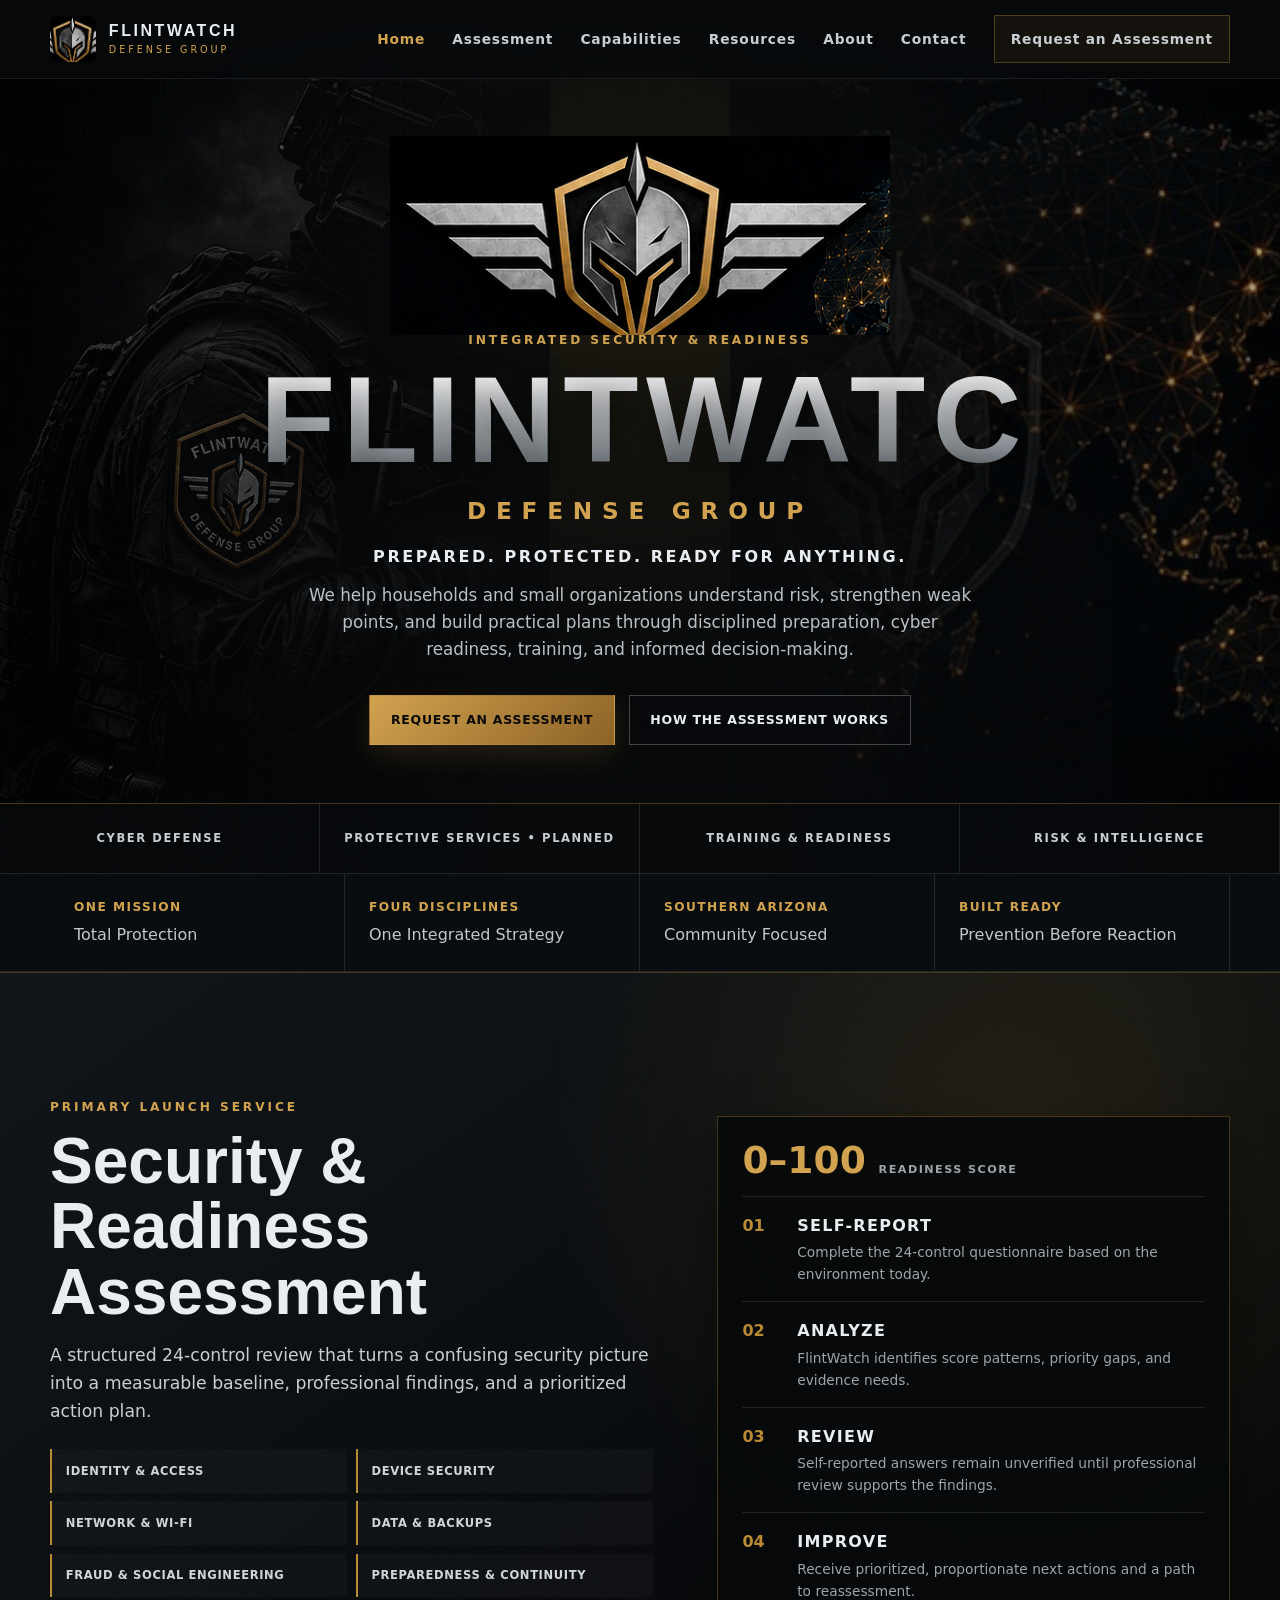
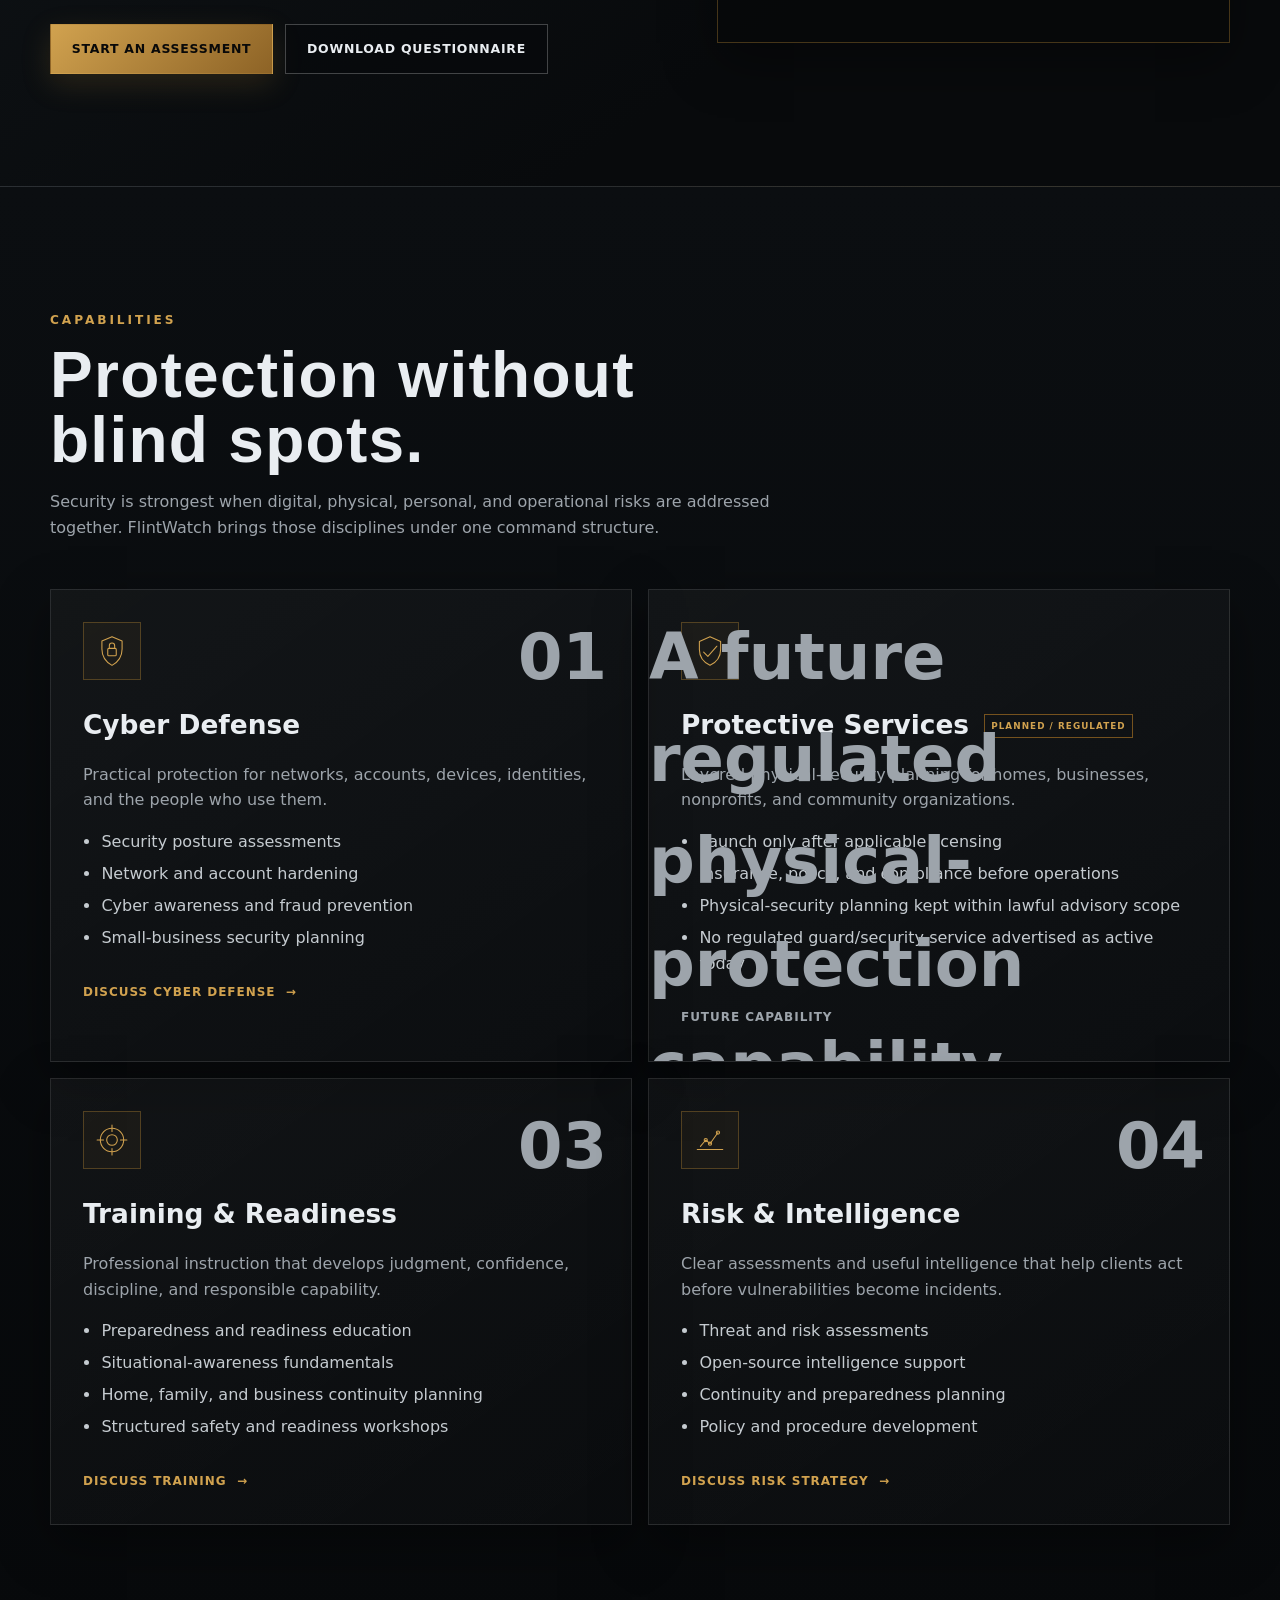
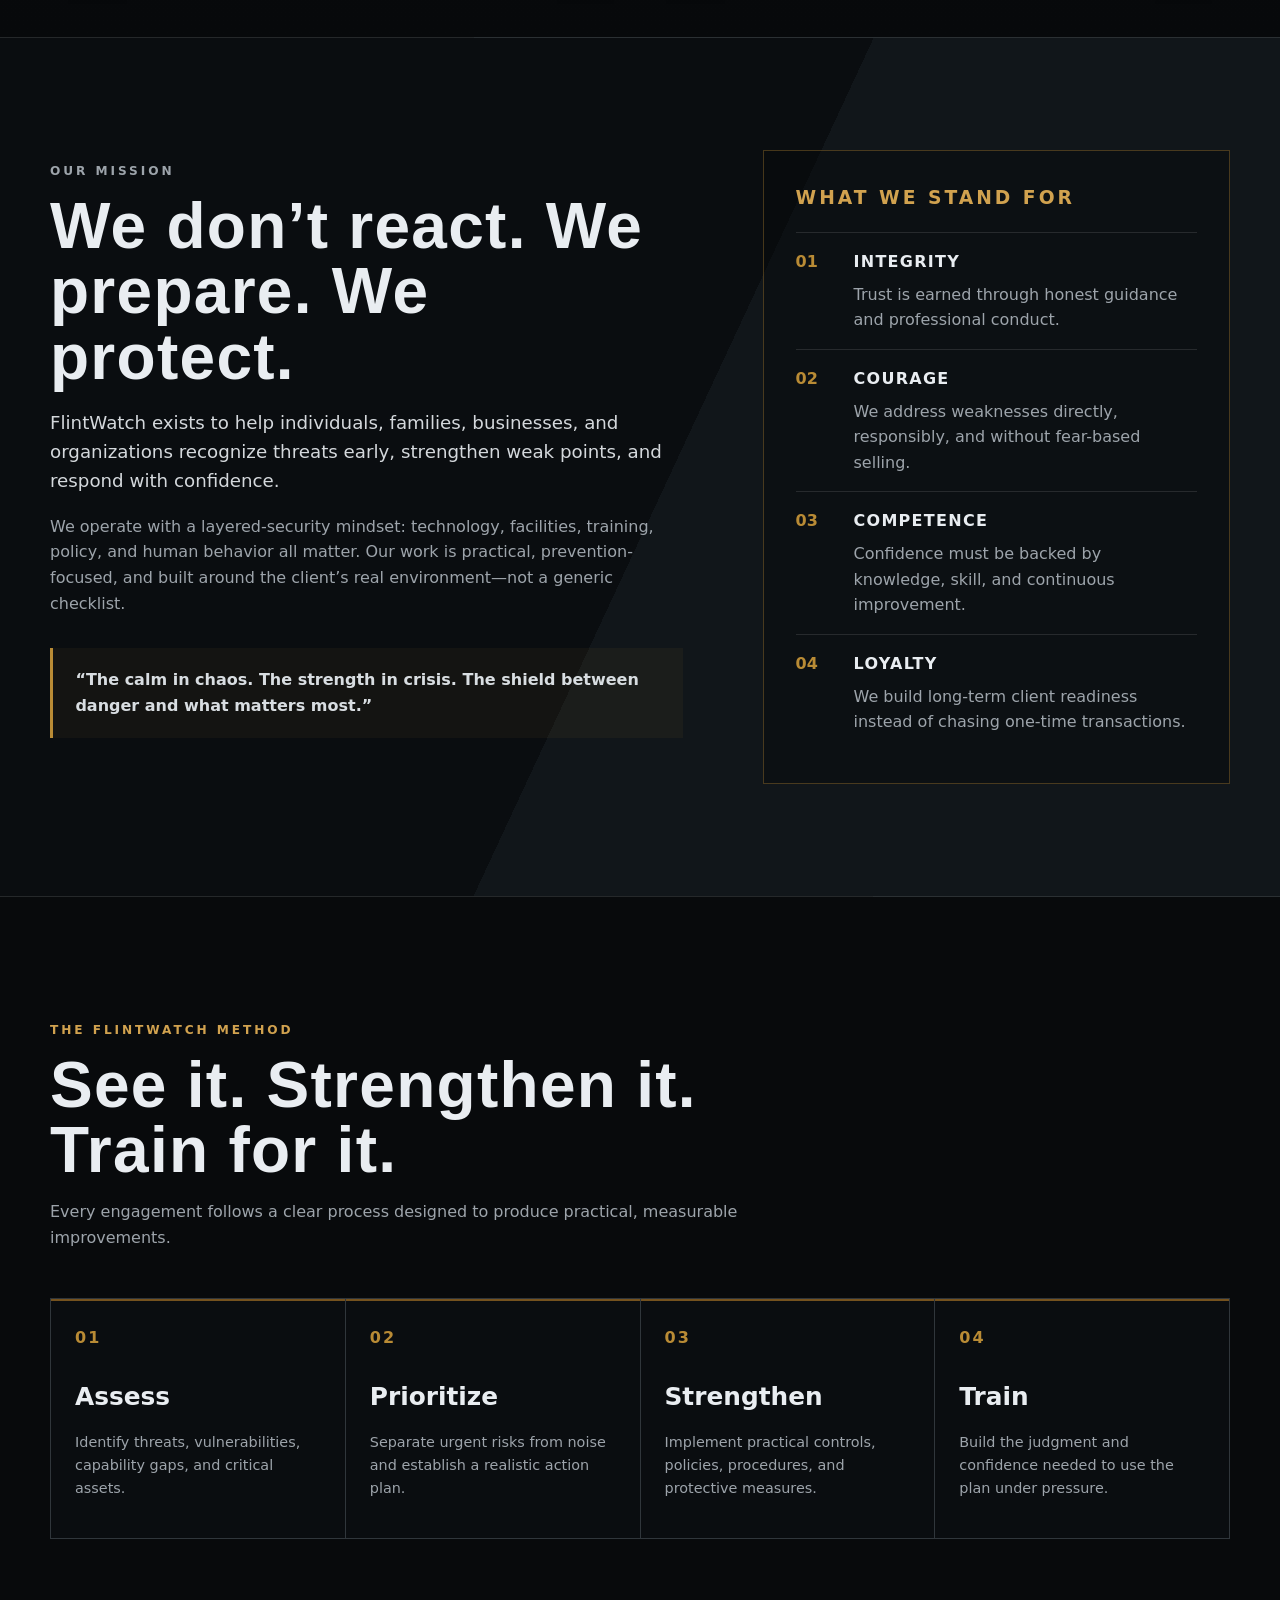
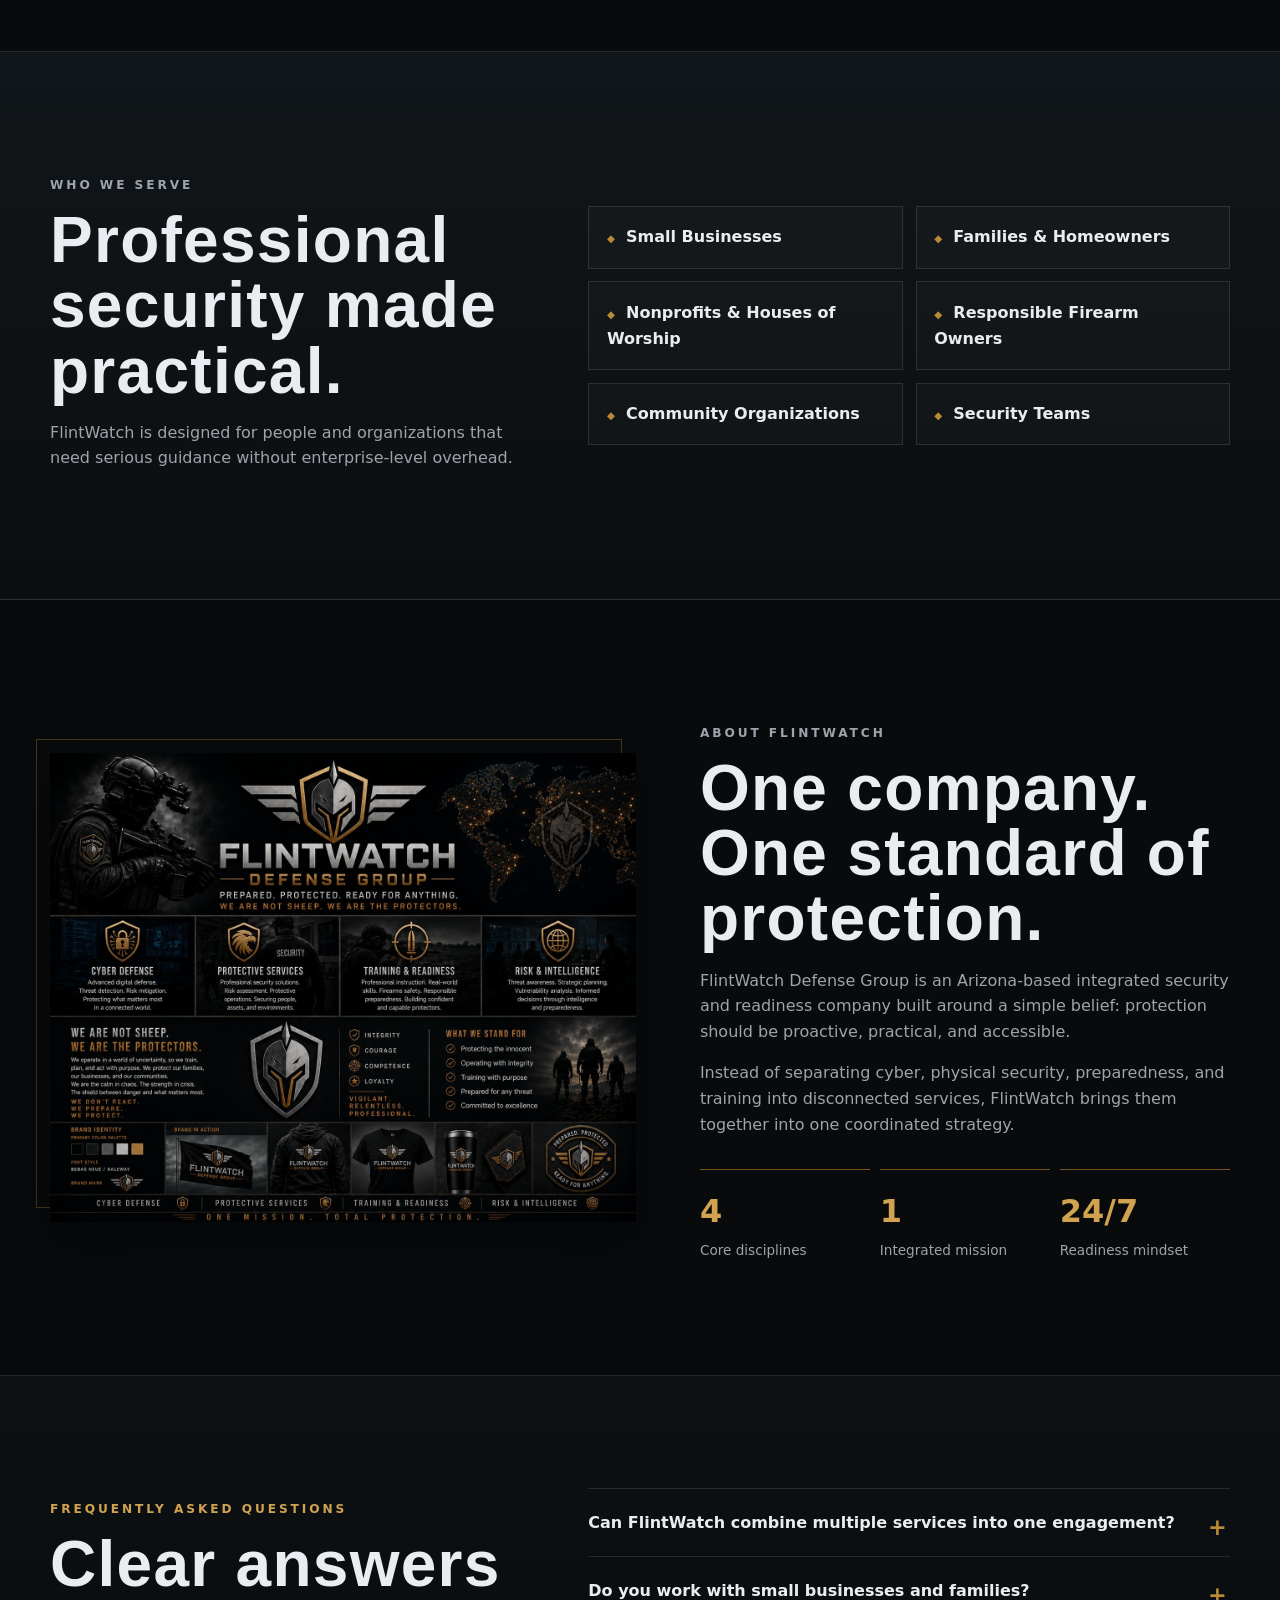
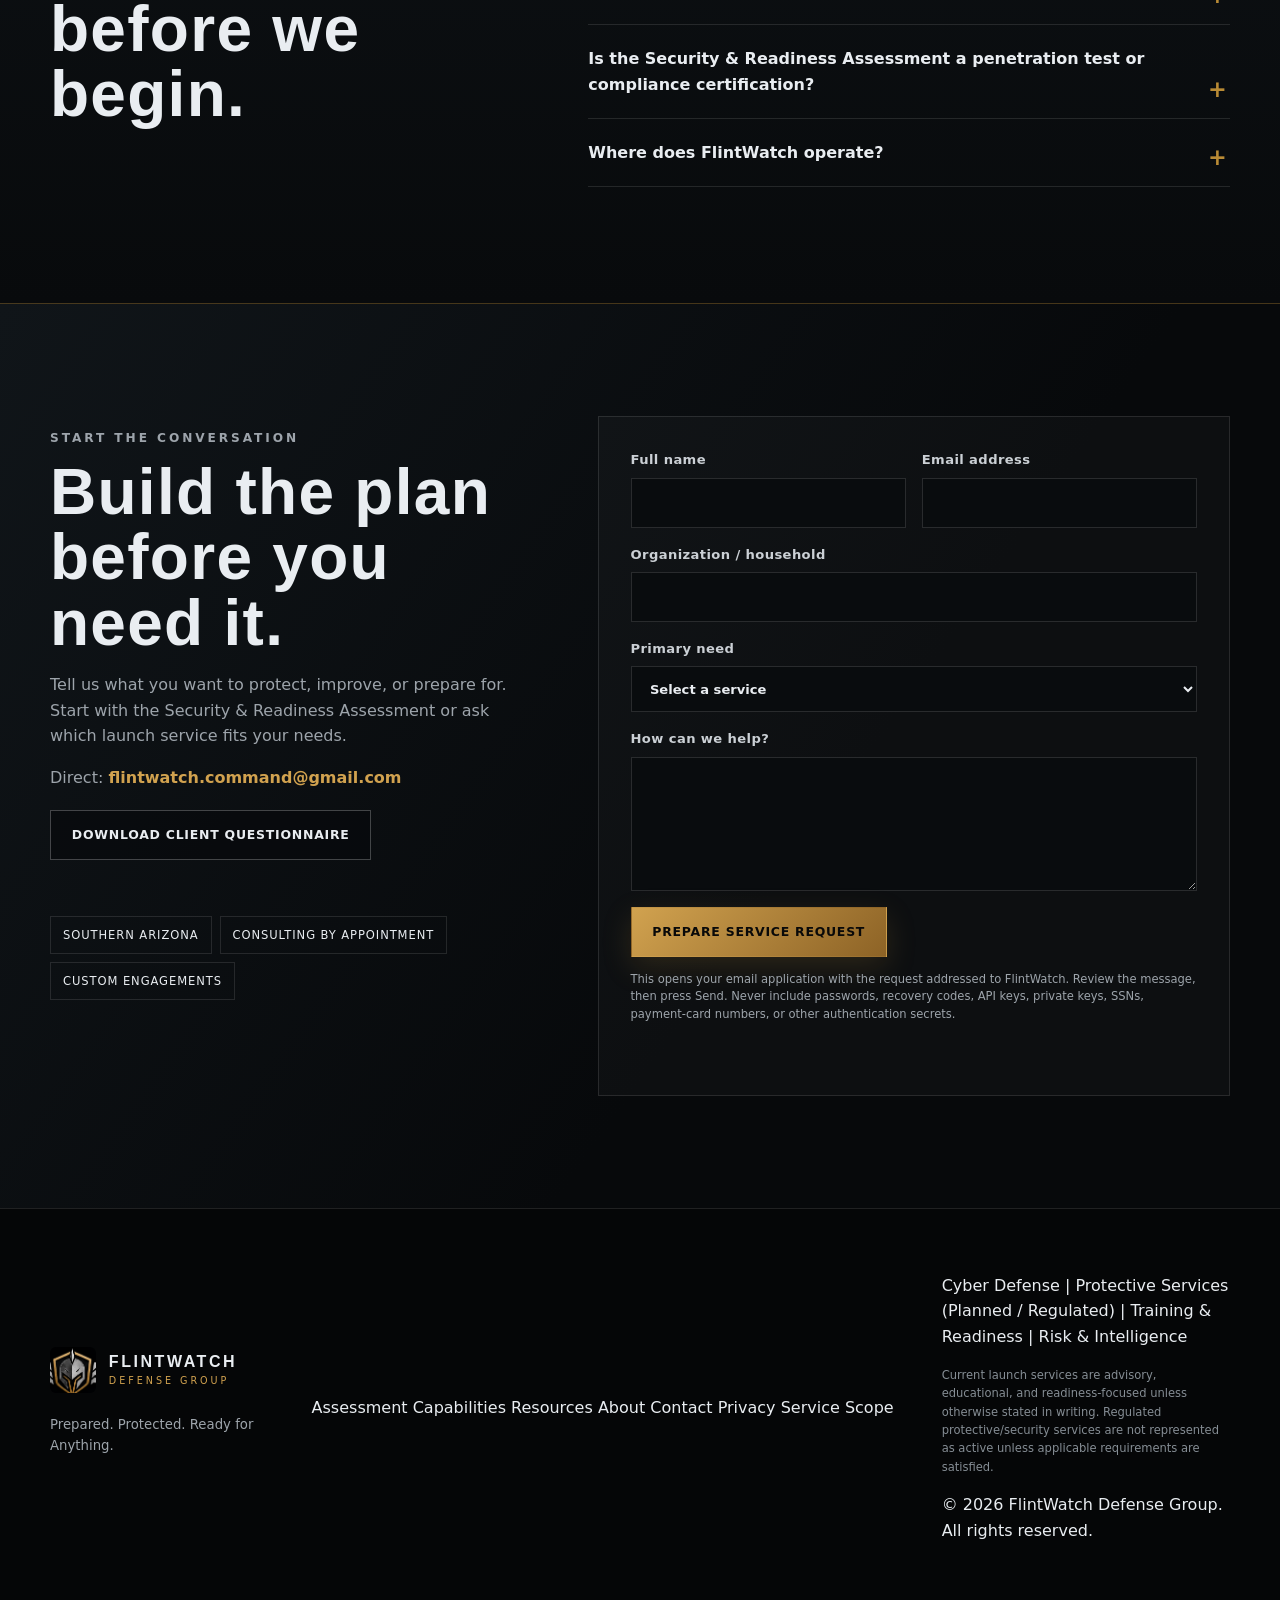
==== index.html @ 876ee98f "Initial FlintWatch Defense Group website launch" ====
<!DOCTYPE html>

<html lang="en">
<head>
<meta charset="utf-8"/>
<meta content="width=device-width, initial-scale=1" name="viewport"/>
<meta content="#07090b" name="theme-color"/>
<meta content="FlintWatch Defense Group helps households and small organizations assess cyber and operational readiness, prioritize risk, and build practical resilience." name="description"/>
<title>FlintWatch Defense Group | Prepared. Protected. Ready for Anything.</title>
<link href="assets/flintwatch-mark.png" rel="icon" type="image/png"/>

<link href="styles.css" rel="stylesheet"/></head>
<body>
<a class="skip-link" href="#main">Skip to content</a>

<a class="skip-link" href="#main">Skip to content</a>
<header class="site-header" id="top">
<div class="nav-shell">
<a aria-label="FlintWatch Defense Group home" class="brand" href="index.html">
<img alt="" class="brand-mark" src="assets/flintwatch-mark.png"/>
<span class="brand-copy"><strong>FLINTWATCH</strong><small>DEFENSE GROUP</small></span>
</a>
<button aria-controls="site-nav" aria-expanded="false" aria-label="Open navigation" class="menu-toggle" type="button">
<span></span><span></span><span></span>
</button>
<nav aria-label="Primary navigation" class="site-nav" id="site-nav">
<a class="active" href="index.html">Home</a><a href="assessment.html">Assessment</a><a href="services.html">Capabilities</a><a href="resources.html">Resources</a><a href="about.html">About</a><a href="contact.html">Contact</a>
<a class="nav-cta" href="contact.html">Request an Assessment</a>
</nav>
</div>
</header>

<main id="main">
<section aria-labelledby="hero-title" class="hero">
<div aria-hidden="true" class="hero-media hero-media-left"></div>
<div aria-hidden="true" class="hero-media hero-media-right"></div>
<div aria-hidden="true" class="hero-grid"></div>
<div class="hero-content reveal">
<img alt="FlintWatch shield emblem" class="hero-crest" src="assets/flintwatch-winged-lockup.png"/>
<p class="eyebrow">Integrated Security &amp; Readiness</p>
<h1 id="hero-title">FLINTWATCH</h1>
<p class="hero-subtitle">DEFENSE GROUP</p>
<p class="hero-tagline">Prepared. Protected. Ready for Anything.</p>
<p class="hero-lead">We help households and small organizations understand risk, strengthen weak points, and build practical plans through disciplined preparation, cyber readiness, training, and informed decision-making.</p>
<div class="hero-actions"><a class="button button-primary" href="contact.html">Request an Assessment</a><a class="button button-secondary" href="assessment.html">How the Assessment Works</a></div>
</div>
<div aria-label="Core services" class="hero-rail">
<span>Cyber Defense</span>
<span>Protective Services • Planned</span>
<span>Training &amp; Readiness</span>
<span>Risk &amp; Intelligence</span>
</div>
</section>
<section aria-label="Brand promise" class="trust-strip">
<div class="section-shell trust-grid">
<div><strong>One Mission</strong><span>Total Protection</span></div>
<div><strong>Four Disciplines</strong><span>One Integrated Strategy</span></div>
<div><strong>Southern Arizona</strong><span>Community Focused</span></div>
<div><strong>Built Ready</strong><span>Prevention Before Reaction</span></div>
</div>
</section><section class="section primary-assessment" id="assessment">
<div class="section-shell assessment-grid">
<div class="assessment-copy reveal">
<p class="eyebrow">Primary Launch Service</p>
<h2>Security &amp; Readiness Assessment</h2>
<p class="assessment-lead">A structured 24-control review that turns a confusing security picture into a measurable baseline, professional findings, and a prioritized action plan.</p>
<div class="assessment-domains">
<span>Identity &amp; Access</span>
<span>Device Security</span>
<span>Network &amp; Wi-Fi</span>
<span>Data &amp; Backups</span>
<span>Fraud &amp; Social Engineering</span>
<span>Preparedness &amp; Continuity</span>
</div>
<div class="assessment-actions">
<a class="button button-primary" href="contact.html">Start an Assessment</a>
<a class="button button-secondary" download="" href="downloads/FlintWatch_Security_Readiness_Self_Assessment.pdf">Download Questionnaire</a>
</div>
</div>
<aside class="assessment-panel reveal">
<div class="assessment-score"><strong>0–100</strong><span>READINESS SCORE</span></div>
<ol>
<li><b>01</b><div><strong>SELF-REPORT</strong><p>Complete the 24-control questionnaire based on the environment today.</p></div></li>
<li><b>02</b><div><strong>ANALYZE</strong><p>FlintWatch identifies score patterns, priority gaps, and evidence needs.</p></div></li>
<li><b>03</b><div><strong>REVIEW</strong><p>Self-reported answers remain unverified until professional review supports the findings.</p></div></li>
<li><b>04</b><div><strong>IMPROVE</strong><p>Receive prioritized, proportionate next actions and a path to reassessment.</p></div></li>
</ol>
</aside>
</div>
</section>
<section aria-labelledby="services-title" class="section services" id="services">
<div class="section-shell">
<div class="section-heading reveal">
<p class="eyebrow">Capabilities</p>
<h2 id="services-title">Protection without blind spots.</h2>
<p>Security is strongest when digital, physical, personal, and operational risks are addressed together. FlintWatch brings those disciplines under one command structure.</p>
</div>
<div class="service-grid">
<article class="service-card reveal">
<div aria-hidden="true" class="service-icon">
<svg role="img" viewbox="0 0 64 64"><path d="M32 5 51 13v15c0 13-7.7 24.6-19 31C20.7 52.6 13 41 13 28V13L32 5Z"></path><rect height="14" rx="2" width="16" x="24" y="27"></rect><path d="M27 27v-5a5 5 0 0 1 10 0v5"></path></svg>
</div>
<p class="card-number">01</p>
<h3>Cyber Defense</h3>
<p>Practical protection for networks, accounts, devices, identities, and the people who use them.</p>
<ul>
<li>Security posture assessments</li>
<li>Network and account hardening</li>
<li>Cyber awareness and fraud prevention</li>
<li>Small-business security planning</li>
</ul>
<a class="text-link" href="#contact">Discuss cyber defense <span>→</span></a>
</article>
<article class="service-card reveal">
<div aria-hidden="true" class="service-icon">
<svg role="img" viewbox="0 0 64 64"><path d="M32 5 52 14v15c0 13-8 24-20 30C20 53 12 42 12 29V14L32 5Z"></path><path d="m20 34 8 8 17-19"></path></svg>
</div>
<p class="card-number">A future regulated physical-protection capability within the FlintWatch operating model.</p>
<h3>Protective Services <span class="planned-label">PLANNED / REGULATED</span></h3>
<p>Layered physical-security planning for homes, businesses, nonprofits, and community organizations.</p>
<ul><li>Launch only after applicable licensing</li><li>Insurance, policy, and compliance before operations</li><li>Physical-security planning kept within lawful advisory scope</li><li>No regulated guard/security service advertised as active today</li></ul>
<span class="text-link muted-link">Future capability</span>
</article>
<article class="service-card reveal">
<div aria-hidden="true" class="service-icon">
<svg role="img" viewbox="0 0 64 64"><circle cx="32" cy="32" r="22"></circle><circle cx="32" cy="32" r="10"></circle><path d="M32 4v12M32 48v12M4 32h12M48 32h12"></path></svg>
</div>
<p class="card-number">03</p>
<h3>Training &amp; Readiness</h3>
<p>Professional instruction that develops judgment, confidence, discipline, and responsible capability.</p>
<ul><li>Preparedness and readiness education</li><li>Situational-awareness fundamentals</li><li>Home, family, and business continuity planning</li><li>Structured safety and readiness workshops</li></ul>
<a class="text-link" href="#contact">Discuss training <span>→</span></a>
</article>
<article class="service-card reveal">
<div aria-hidden="true" class="service-icon">
<svg role="img" viewbox="0 0 64 64"><path d="M8 50h48M14 44l10-12 8 7 15-21"></path><circle cx="24" cy="32" r="3"></circle><circle cx="32" cy="39" r="3"></circle><circle cx="47" cy="18" r="3"></circle></svg>
</div>
<p class="card-number">04</p>
<h3>Risk &amp; Intelligence</h3>
<p>Clear assessments and useful intelligence that help clients act before vulnerabilities become incidents.</p>
<ul>
<li>Threat and risk assessments</li>
<li>Open-source intelligence support</li>
<li>Continuity and preparedness planning</li>
<li>Policy and procedure development</li>
</ul>
<a class="text-link" href="#contact">Discuss risk strategy <span>→</span></a>
</article>
</div>
</div>
</section>
<section aria-labelledby="mission-title" class="section mission" id="mission">
<div class="section-shell mission-grid">
<div class="mission-copy reveal">
<p class="eyebrow">Our Mission</p>
<h2 id="mission-title">We don’t react. We prepare. We protect.</h2>
<p class="mission-lead">FlintWatch exists to help individuals, families, businesses, and organizations recognize threats early, strengthen weak points, and respond with confidence.</p>
<p>We operate with a layered-security mindset: technology, facilities, training, policy, and human behavior all matter. Our work is practical, prevention-focused, and built around the client’s real environment—not a generic checklist.</p>
<div class="mission-quote">“The calm in chaos. The strength in crisis. The shield between danger and what matters most.”</div>
</div>
<div class="values-panel reveal">
<h3>What We Stand For</h3>
<div class="value-list">
<div><span>01</span><strong>Integrity</strong><p>Trust is earned through honest guidance and professional conduct.</p></div>
<div><span>02</span><strong>Courage</strong><p>We address weaknesses directly, responsibly, and without fear-based selling.</p></div>
<div><span>03</span><strong>Competence</strong><p>Confidence must be backed by knowledge, skill, and continuous improvement.</p></div>
<div><span>04</span><strong>Loyalty</strong><p>We build long-term client readiness instead of chasing one-time transactions.</p></div>
</div>
</div>
</div>
</section>
<section aria-labelledby="approach-title" class="section approach" id="approach">
<div class="section-shell">
<div class="section-heading reveal">
<p class="eyebrow">The FlintWatch Method</p>
<h2 id="approach-title">See it. Strengthen it. Train for it.</h2>
<p>Every engagement follows a clear process designed to produce practical, measurable improvements.</p>
</div>
<div class="process-grid">
<article class="process-step reveal"><span>01</span><h3>Assess</h3><p>Identify threats, vulnerabilities, capability gaps, and critical assets.</p></article>
<article class="process-step reveal"><span>02</span><h3>Prioritize</h3><p>Separate urgent risks from noise and establish a realistic action plan.</p></article>
<article class="process-step reveal"><span>03</span><h3>Strengthen</h3><p>Implement practical controls, policies, procedures, and protective measures.</p></article>
<article class="process-step reveal"><span>04</span><h3>Train</h3><p>Build the judgment and confidence needed to use the plan under pressure.</p></article>
</div>
</div>
</section>
<section aria-labelledby="audience-title" class="section audience">
<div class="section-shell audience-grid">
<div class="audience-copy reveal">
<p class="eyebrow">Who We Serve</p>
<h2 id="audience-title">Professional security made practical.</h2>
<p>FlintWatch is designed for people and organizations that need serious guidance without enterprise-level overhead.</p>
</div>
<div class="audience-list reveal">
<span>Small Businesses</span>
<span>Families &amp; Homeowners</span>
<span>Nonprofits &amp; Houses of Worship</span>
<span>Responsible Firearm Owners</span>
<span>Community Organizations</span>
<span>Security Teams</span>
</div>
</div>
</section>
<section aria-labelledby="about-title" class="section about" id="about">
<div class="section-shell about-grid">
<div class="about-visual reveal">
<img alt="FlintWatch Defense Group brand identity board showing cyber defense, protective services, training and readiness, and risk intelligence." src="assets/flintwatch-brand-board-web.jpg"/>
</div>
<div class="about-copy reveal">
<p class="eyebrow">About FlintWatch</p>
<h2 id="about-title">One company. One standard of protection.</h2>
<p>FlintWatch Defense Group is an Arizona-based integrated security and readiness company built around a simple belief: protection should be proactive, practical, and accessible.</p>
<p>Instead of separating cyber, physical security, preparedness, and training into disconnected services, FlintWatch brings them together into one coordinated strategy.</p>
<div class="about-stats">
<div><strong>4</strong><span>Core disciplines</span></div>
<div><strong>1</strong><span>Integrated mission</span></div>
<div><strong>24/7</strong><span>Readiness mindset</span></div>
</div>
</div>
</div>
</section>
<section aria-labelledby="faq-title" class="section faq">
<div class="section-shell faq-grid">
<div class="section-heading reveal">
<p class="eyebrow">Frequently Asked Questions</p>
<h2 id="faq-title">Clear answers before we begin.</h2>
</div>
<div class="accordion reveal">
<details>
<summary>Can FlintWatch combine multiple services into one engagement?</summary>
<p>Yes. Integrated engagements can combine cyber readiness, preparedness, continuity, selected physical-security planning, policy, and training recommendations when they fit the lawful scope of the engagement.</p>
</details>
<details>
<summary>Do you work with small businesses and families?</summary>
<p>Yes. FlintWatch is specifically structured to make professional security guidance practical for small organizations, families, and community groups.</p>
</details>
<details>
<summary>Is the Security &amp; Readiness Assessment a penetration test or compliance certification?</summary>
<p>No. It is a defensive readiness baseline and professional advisory review. It does not perform exploitation or penetration testing, provide legal advice, certify compliance, or guarantee security.</p>
</details>
<details>
<summary>Where does FlintWatch operate?</summary>
<p>FlintWatch is based in Arizona and is initially focused on serving clients throughout Southern Arizona. Expanded service areas can be discussed during intake.</p>
</details>
</div>
</div>
</section>
<section aria-labelledby="contact-title" class="section contact" id="contact">
<div class="section-shell contact-grid">
<div class="contact-copy reveal">
<p class="eyebrow">Start the Conversation</p>
<h2 id="contact-title">Build the plan before you need it.</h2>
<p>Tell us what you want to protect, improve, or prepare for. Start with the Security &amp; Readiness Assessment or ask which launch service fits your needs.</p><p class="direct-email">Direct: <a href="mailto:flintwatch.command@gmail.com">flintwatch.command@gmail.com</a></p><a class="button button-secondary questionnaire-link" download="" href="downloads/FlintWatch_Security_Readiness_Self_Assessment.pdf">Download Client Questionnaire</a>
<div class="contact-badges">
<span>Southern Arizona</span>
<span>Consulting by Appointment</span>
<span>Custom Engagements</span>
</div>
</div>
<form class="contact-form reveal" id="service-request" novalidate="">
<div class="form-row">
<label>Full name<input autocomplete="name" name="name" required="" type="text"/></label>
<label>Email address<input autocomplete="email" name="email" required="" type="email"/></label>
</div>
<label>Organization / household<input autocomplete="organization" name="organization" type="text"/></label>
<label>Primary need
            <select name="service" required=""><option value="">Select a service</option><option value="Security &amp; Readiness Assessment">Security &amp; Readiness Assessment</option><option value="Cyber Readiness Advisory">Cyber Readiness Advisory</option><option value="Training &amp; Readiness">Training &amp; Readiness</option><option value="Risk Review &amp; Planning">Risk Review &amp; Planning</option><option value="General Inquiry">General Inquiry</option></select>
</label>
<label>How can we help?<textarea name="message" required="" rows="5"></textarea></label>
<button class="button button-primary" type="submit">Prepare Service Request</button><p class="form-note">This opens your email application with the request addressed to FlintWatch. Review the message, then press Send. Never include passwords, recovery codes, API keys, private keys, SSNs, payment-card numbers, or other authentication secrets.</p>
<p aria-live="polite" class="form-status" id="form-status" role="status"></p>
</form>
</div>
</section>
</main>
<footer class="site-footer">
<div class="section-shell footer-grid">
<div class="footer-brand">
<a class="brand" href="index.html">
<img alt="" class="brand-mark" src="assets/flintwatch-mark.png"/>
<span class="brand-copy"><strong>FLINTWATCH</strong><small>DEFENSE GROUP</small></span>
</a>
<p>Prepared. Protected. Ready for Anything.</p>
</div>
<div class="footer-nav">
<a href="assessment.html">Assessment</a>
<a href="services.html">Capabilities</a>
<a href="resources.html">Resources</a>
<a href="about.html">About</a>
<a href="contact.html">Contact</a>
<a href="privacy.html">Privacy</a>
<a href="scope.html">Service Scope</a>
</div>
<div class="footer-meta">
<p>Cyber Defense | Protective Services (Planned / Regulated) | Training &amp; Readiness | Risk &amp; Intelligence</p>
<p class="footer-scope">Current launch services are advisory, educational, and readiness-focused unless otherwise stated in writing. Regulated protective/security services are not represented as active unless applicable requirements are satisfied.</p>
<p>© <span data-year=""></span> FlintWatch Defense Group. All rights reserved.</p>
</div>
</div>
</footer>

<script src="script.js"></script></body>
</html>
---- styles.css ----
:root {
  --black: #07090b;
  --black-soft: #0d1013;
  --panel: #111519;
  --panel-2: #171c21;
  --steel: #b6bcc3;
  --steel-bright: #e9edf1;
  --muted: #9da4ab;
  --gold: #b98b35;
  --gold-bright: #d1a24f;
  --gold-dark: #75521e;
  --line: rgba(255,255,255,.11);
  --line-gold: rgba(185,139,53,.35);
  --shadow: 0 18px 50px rgba(0,0,0,.38);
  --max: 1180px;
}

* { box-sizing: border-box; }
html { scroll-behavior: smooth; }
body {
  margin: 0;
  color: var(--steel-bright);
  background:
    radial-gradient(circle at 50% -10%, rgba(185,139,53,.08), transparent 28rem),
    var(--black);
  font-family: Inter, ui-sans-serif, system-ui, -apple-system, BlinkMacSystemFont, "Segoe UI", sans-serif;
  line-height: 1.6;
}
body.nav-open { overflow: hidden; }
a { color: inherit; text-decoration: none; }
img { max-width: 100%; display: block; }
button, input, textarea, select { font: inherit; }
button { color: inherit; }
::selection { background: var(--gold); color: #000; }

.skip-link {
  position: fixed;
  top: .75rem;
  left: .75rem;
  z-index: 9999;
  transform: translateY(-150%);
  padding: .7rem 1rem;
  background: var(--gold);
  color: #050505;
  font-weight: 800;
}
.skip-link:focus { transform: translateY(0); }

.site-header {
  position: fixed;
  inset: 0 0 auto;
  z-index: 1000;
  background: linear-gradient(180deg, rgba(7,9,11,.98), rgba(7,9,11,.84));
  border-bottom: 1px solid rgba(255,255,255,.08);
  backdrop-filter: blur(14px);
}
.nav-shell {
  width: min(var(--max), calc(100% - 2rem));
  min-height: 78px;
  margin: auto;
  display: flex;
  align-items: center;
  justify-content: space-between;
  gap: 2rem;
}
.brand { display: inline-flex; align-items: center; gap: .8rem; }
.brand-mark { width: 46px; height: 46px; object-fit: cover; object-position: center; border-radius: 6px; }
.brand-copy { display: grid; line-height: 1.05; }
.brand-copy strong {
  letter-spacing: .16em;
  font-size: 1rem;
  font-family: "Arial Narrow", "Roboto Condensed", Impact, sans-serif;
}
.brand-copy small { color: var(--gold-bright); letter-spacing: .31em; font-size: .6rem; margin-top: .35rem; }
.site-nav { display: flex; align-items: center; gap: 1.7rem; }
.site-nav > a { color: #c8cdd2; font-weight: 700; font-size: .86rem; letter-spacing: .06em; }
.site-nav > a:hover, .site-nav > a:focus-visible { color: var(--gold-bright); }
.nav-cta { border: 1px solid var(--line-gold); padding: .75rem 1rem; background: rgba(185,139,53,.08); }
.menu-toggle { display: none; border: 0; background: transparent; padding: .5rem; }
.menu-toggle span { width: 26px; height: 2px; display: block; background: var(--steel-bright); margin: 5px 0; transition: .25s; }

.hero {
  position: relative;
  min-height: 860px;
  display: grid;
  place-items: center;
  overflow: hidden;
  border-bottom: 1px solid var(--line);
  padding: 8.5rem 1rem 8rem;
  background:
    linear-gradient(90deg, rgba(7,9,11,.16), rgba(7,9,11,.72) 34%, rgba(7,9,11,.72) 66%, rgba(7,9,11,.16)),
    linear-gradient(180deg, transparent 65%, var(--black));
}
.hero::before {
  content: "";
  position: absolute;
  inset: 0;
  background: radial-gradient(circle at 50% 34%, rgba(185,139,53,.12), transparent 24rem);
  pointer-events: none;
}
.hero-media { position: absolute; top: 0; bottom: 0; width: 43%; background-size: cover; background-repeat: no-repeat; opacity: .72; }
.hero-media-left { left: 0; background-image: linear-gradient(90deg, rgba(7,9,11,.02), var(--black) 94%), url("assets/hero-operator.jpg"); background-position: left top; background-size: auto 100%; }
.hero-media-right { right: 0; background-image: linear-gradient(270deg, rgba(7,9,11,.02), var(--black) 94%), url("assets/hero-network.jpg"); background-position: right top; background-size: auto 100%; }
.hero-grid {
  position: absolute;
  inset: 0;
  opacity: .12;
  background-image: linear-gradient(rgba(255,255,255,.13) 1px, transparent 1px), linear-gradient(90deg, rgba(255,255,255,.13) 1px, transparent 1px);
  background-size: 80px 80px;
  mask-image: linear-gradient(to bottom, black, transparent 75%);
}
.hero-content { position: relative; z-index: 3; max-width: 760px; margin: auto; text-align: center; }
.hero-crest { width: min(500px, 75vw); margin: 0 auto -1rem; }
.eyebrow { color: var(--gold-bright); text-transform: uppercase; letter-spacing: .24em; font-size: .76rem; font-weight: 800; }
.hero h1 {
  margin: .2rem 0 0;
  font-family: "Arial Narrow", "Roboto Condensed", Impact, sans-serif;
  font-size: clamp(4rem, 10vw, 7.7rem);
  line-height: .92;
  letter-spacing: .06em;
  background: linear-gradient(180deg, #fff, #9ca2a8 72%, #5f666d);
  -webkit-background-clip: text;
  color: transparent;
  text-shadow: 0 14px 38px rgba(0,0,0,.45);
}
.hero-subtitle { margin: 1rem 0 .4rem; color: var(--gold-bright); letter-spacing: .42em; font-weight: 900; font-size: clamp(1rem, 2vw, 1.45rem); }
.hero-tagline { margin: .9rem 0 .8rem; font-weight: 800; text-transform: uppercase; letter-spacing: .16em; }
.hero-lead { max-width: 680px; margin: 0 auto 2rem; color: #bac0c6; font-size: 1.05rem; }
.hero-actions { display: flex; justify-content: center; gap: .85rem; flex-wrap: wrap; }
.button { display: inline-flex; justify-content: center; align-items: center; min-height: 50px; padding: .75rem 1.3rem; font-weight: 900; letter-spacing: .06em; text-transform: uppercase; font-size: .78rem; border: 1px solid transparent; cursor: pointer; transition: .22s ease; }
.button-primary { color: #090909; background: linear-gradient(135deg, var(--gold-bright), #8d6326); box-shadow: 0 10px 30px rgba(185,139,53,.18); }
.button-primary:hover { transform: translateY(-2px); filter: brightness(1.08); }
.button-secondary { border-color: rgba(255,255,255,.24); background: rgba(7,9,11,.65); }
.button-secondary:hover { border-color: var(--gold); color: var(--gold-bright); }
.hero-rail {
  position: absolute;
  inset: auto 0 0;
  z-index: 4;
  min-height: 70px;
  display: grid;
  grid-template-columns: repeat(4, 1fr);
  background: rgba(7,9,11,.92);
  border-top: 1px solid var(--line-gold);
}
.hero-rail span { display: grid; place-items: center; padding: 1rem; border-right: 1px solid var(--line); text-transform: uppercase; letter-spacing: .14em; color: #c8cdd2; font-size: .72rem; font-weight: 800; }

.section { padding: 7rem 1rem; }
.section-shell { width: min(var(--max), 100%); margin: 0 auto; }
.section-heading { max-width: 760px; margin-bottom: 3rem; }
.section-heading h2, .mission h2, .about h2, .contact h2, .audience h2 {
  margin: .35rem 0 1rem;
  font-family: "Arial Narrow", "Roboto Condensed", Impact, sans-serif;
  font-size: clamp(2.4rem, 5vw, 4.4rem);
  line-height: 1.02;
  letter-spacing: .02em;
}
.section-heading p:last-child, .mission-copy > p, .about-copy > p, .contact-copy > p, .audience-copy > p { color: var(--muted); }

.trust-strip { border-bottom: 1px solid var(--line); background: #0a0d0f; }
.trust-grid { display: grid; grid-template-columns: repeat(4, 1fr); }
.trust-grid > div { padding: 1.5rem; border-right: 1px solid var(--line); }
.trust-grid strong, .trust-grid span { display: block; }
.trust-grid strong { color: var(--gold-bright); text-transform: uppercase; letter-spacing: .12em; font-size: .76rem; }
.trust-grid span { color: #c2c7cc; margin-top: .3rem; }

.services { background: linear-gradient(180deg, #0b0e11, #07090b); }
.service-grid { display: grid; grid-template-columns: repeat(2, 1fr); gap: 1rem; }
.service-card {
  position: relative;
  min-height: 430px;
  padding: 2rem;
  border: 1px solid var(--line);
  background: linear-gradient(145deg, rgba(255,255,255,.035), rgba(255,255,255,.012));
  box-shadow: var(--shadow);
  overflow: hidden;
}
.service-card::after { content: ""; position: absolute; inset: auto 0 0; height: 2px; background: linear-gradient(90deg, transparent, var(--gold), transparent); transform: scaleX(0); transition: .3s; }
.service-card:hover::after { transform: scaleX(1); }
.service-icon { width: 58px; height: 58px; display: grid; place-items: center; border: 1px solid var(--line-gold); background: rgba(185,139,53,.06); margin-bottom: 1.5rem; }
.service-icon svg { width: 34px; height: 34px; fill: none; stroke: var(--gold-bright); stroke-width: 2; stroke-linecap: round; stroke-linejoin: round; }
.card-number { position: absolute; right: 1.5rem; top: 1rem; color: rgba(255,255,255,.08); font-size: 4rem; font-weight: 900; margin: 0; }
.service-card h3 { font-size: 1.65rem; margin: 0 0 .6rem; }
.service-card > p { color: var(--muted); }
.service-card ul { padding-left: 1.15rem; color: #c5cbd0; }
.service-card li { margin: .4rem 0; }
.text-link { display: inline-flex; gap: .65rem; align-items: center; margin-top: 1rem; color: var(--gold-bright); font-weight: 800; text-transform: uppercase; letter-spacing: .08em; font-size: .75rem; }
.text-link span { transition: transform .2s; }
.text-link:hover span { transform: translateX(4px); }

.mission { background: linear-gradient(115deg, #0a0d10 0 52%, #11161a 52%); border-block: 1px solid var(--line); }
.mission-grid { display: grid; grid-template-columns: 1.15fr .85fr; gap: 5rem; align-items: start; }
.mission-lead { color: #d4d8dc !important; font-size: 1.14rem; }
.mission-quote { margin-top: 2rem; border-left: 3px solid var(--gold); padding: 1.2rem 1.4rem; background: rgba(185,139,53,.06); color: #d8dde1; font-weight: 700; }
.values-panel { border: 1px solid var(--line-gold); padding: 2rem; background: rgba(7,9,11,.48); }
.values-panel h3 { margin-top: 0; text-transform: uppercase; letter-spacing: .16em; color: var(--gold-bright); }
.value-list > div { display: grid; grid-template-columns: 42px 1fr; gap: .2rem 1rem; padding: 1rem 0; border-top: 1px solid var(--line); }
.value-list span { grid-row: span 2; color: var(--gold); font-weight: 900; }
.value-list strong { text-transform: uppercase; letter-spacing: .08em; }
.value-list p { margin: .25rem 0 0; color: var(--muted); }

.approach { background: #080a0c; }
.process-grid { display: grid; grid-template-columns: repeat(4, 1fr); gap: 1rem; }
.process-step { padding: 2rem 1.35rem; border-top: 2px solid var(--gold-dark); background: var(--panel); min-height: 245px; }
.process-step span { color: var(--gold); font-weight: 900; letter-spacing: .14em; }
.process-step h3 { font-size: 1.55rem; margin: 1rem 0 .55rem; }
.process-step p { color: var(--muted); }

.audience { border-block: 1px solid var(--line); background: linear-gradient(180deg, #11161a, #0b0e10); }
.audience-grid { display: grid; grid-template-columns: .85fr 1.15fr; gap: 4rem; align-items: center; }
.audience-list { display: grid; grid-template-columns: repeat(2, 1fr); gap: .8rem; }
.audience-list span { border: 1px solid var(--line); padding: 1.1rem; background: rgba(255,255,255,.02); font-weight: 800; }
.audience-list span::before { content: "◆"; color: var(--gold); margin-right: .7rem; font-size: .65rem; }

.about { background: #080a0c; }
.about-grid { display: grid; grid-template-columns: 1.05fr .95fr; gap: 4rem; align-items: center; }
.about-visual { position: relative; }
.about-visual::before { content: ""; position: absolute; inset: -14px 14px 14px -14px; border: 1px solid var(--line-gold); z-index: 0; }
.about-visual img { position: relative; z-index: 1; box-shadow: var(--shadow); }
.about-stats { display: grid; grid-template-columns: repeat(3, 1fr); gap: .6rem; margin-top: 2rem; }
.about-stats > div { border-top: 1px solid var(--gold-dark); padding-top: 1rem; }
.about-stats strong { display: block; font-size: 2rem; color: var(--gold-bright); }
.about-stats span { color: var(--muted); font-size: .85rem; }

.faq { background: linear-gradient(180deg, #0d1114, #080a0c); border-top: 1px solid var(--line); }
.faq-grid { display: grid; grid-template-columns: .85fr 1.15fr; gap: 4rem; }
.accordion details { border-top: 1px solid var(--line); }
.accordion details:last-child { border-bottom: 1px solid var(--line); }
.accordion summary { cursor: pointer; padding: 1.3rem 2rem 1.3rem 0; font-weight: 800; list-style: none; position: relative; }
.accordion summary::-webkit-details-marker { display: none; }
.accordion summary::after { content: "+"; position: absolute; right: .2rem; color: var(--gold); font-size: 1.4rem; }
.accordion details[open] summary::after { content: "−"; }
.accordion details p { margin: 0; padding: 0 2rem 1.4rem 0; color: var(--muted); }

.contact { background: linear-gradient(125deg, #101519, #07090b 62%); border-top: 1px solid var(--line-gold); }
.contact-grid { display: grid; grid-template-columns: .85fr 1.15fr; gap: 5rem; align-items: start; }
.contact-badges { display: flex; flex-wrap: wrap; gap: .5rem; margin-top: 2rem; }
.contact-badges span { border: 1px solid var(--line); padding: .55rem .75rem; font-size: .72rem; text-transform: uppercase; letter-spacing: .08em; }
.contact-form { padding: 2rem; background: rgba(255,255,255,.025); border: 1px solid var(--line); }
.form-row { display: grid; grid-template-columns: repeat(2, 1fr); gap: 1rem; }
.contact-form label { display: grid; gap: .45rem; margin-bottom: 1rem; color: #cbd0d5; font-weight: 700; font-size: .82rem; letter-spacing: .03em; }
.contact-form input, .contact-form textarea, .contact-form select { width: 100%; background: #090c0e; color: var(--steel-bright); border: 1px solid rgba(255,255,255,.13); padding: .85rem .9rem; outline: none; }
.contact-form input:focus, .contact-form textarea:focus, .contact-form select:focus { border-color: var(--gold); box-shadow: 0 0 0 3px rgba(185,139,53,.12); }
.form-status { min-height: 1.5rem; margin-bottom: 0; color: var(--gold-bright); }

.site-footer { border-top: 1px solid var(--line); background: #050607; padding: 3rem 1rem; }
.footer-grid { display: grid; grid-template-columns: 1fr auto 1.35fr; gap: 3rem; align-items: center; }
.footer-brand p, .footer-legal p { color: var(--muted); font-size: .83rem; }
.footer-links { display: grid; gap: .6rem; }
.footer-links a { color: #c3c8cd; font-weight: 700; }
.footer-links a:hover { color: var(--gold-bright); }
.footer-legal { text-align: right; }

.reveal { opacity: 0; transform: translateY(20px); transition: opacity .7s ease, transform .7s ease; }
.reveal.is-visible { opacity: 1; transform: none; }

@media (max-width: 980px) {
  .site-nav { position: fixed; inset: 78px 0 auto; padding: 2rem; background: rgba(7,9,11,.98); border-bottom: 1px solid var(--line); display: grid; transform: translateY(-130%); transition: transform .28s ease; }
  .site-nav.is-open { transform: translateY(0); }
  .menu-toggle { display: block; }
  .mission-grid, .about-grid, .contact-grid, .faq-grid, .audience-grid { grid-template-columns: 1fr; gap: 3rem; }
  .process-grid { grid-template-columns: repeat(2, 1fr); }
  .hero-media { width: 52%; opacity: .48; }
  .trust-grid { grid-template-columns: repeat(2, 1fr); }
  .footer-grid { grid-template-columns: 1fr; text-align: left; }
  .footer-legal { text-align: left; }
}

@media (max-width: 700px) {
  .section { padding: 5rem 1rem; }
  .brand-copy strong { font-size: .88rem; }
  .hero { min-height: 800px; padding-top: 7rem; }
  .hero-crest { width: 330px; margin-bottom: -.5rem; }
  .hero-media-right { opacity: .32; }
  .hero-media-left { opacity: .38; }
  .hero-rail { grid-template-columns: repeat(2, 1fr); }
  .hero-rail span { font-size: .62rem; }
  .trust-grid, .service-grid, .process-grid, .audience-list, .about-stats, .form-row { grid-template-columns: 1fr; }
  .service-card { min-height: auto; }
  .mission { background: #0c1013; }
  .section-heading h2, .mission h2, .about h2, .contact h2, .audience h2 { font-size: 2.6rem; }
}

@media (prefers-reduced-motion: reduce) {
  html { scroll-behavior: auto; }
  *, *::before, *::after { animation-duration: .01ms !important; animation-iteration-count: 1 !important; transition-duration: .01ms !important; }
  .reveal { opacity: 1; transform: none; }
}



/* ================================================================
   FLINTWATCH BRAND MASTER SITE v1.0 — EXTENSIONS
   Built on the original uploaded FlintWatch design system.
   ================================================================ */

.site-nav > a.active { color: var(--gold-bright); }
.site-nav > a.active::after { transform: scaleX(1); }
.hero-actions.left { justify-content: flex-start; }
.section-heading .section-copy { max-width: 760px; }

.primary-assessment {
  position: relative;
  overflow: hidden;
  background:
    radial-gradient(circle at 80% 18%, rgba(185,139,53,.14), transparent 30rem),
    linear-gradient(145deg, #11161a 0%, #080a0c 70%);
  border-top: 1px solid var(--line-gold);
  border-bottom: 1px solid var(--line);
}
.assessment-grid {
  display: grid;
  grid-template-columns: 1.08fr .92fr;
  gap: 4rem;
  align-items: center;
}
.assessment-copy h2,
.detail-page h2,
.legal-copy h2,
.resources-copy h2 {
  margin: .35rem 0 1rem;
  font-family: "Arial Narrow", "Roboto Condensed", Impact, sans-serif;
  font-size: clamp(2.45rem, 5vw, 4.5rem);
  line-height: 1.02;
}
.assessment-lead,
.detail-lead {
  color: #c8ced3;
  font-size: 1.08rem;
  max-width: 760px;
}
.assessment-domains {
  display: grid;
  grid-template-columns: repeat(2, minmax(0,1fr));
  gap: .55rem;
  margin: 1.5rem 0 0;
}
.assessment-domains span {
  border-left: 2px solid var(--gold);
  background: rgba(255,255,255,.025);
  padding: .78rem .86rem;
  color: #d1d5d9;
  font-size: .72rem;
  font-weight: 800;
  letter-spacing: .055em;
  text-transform: uppercase;
}
.assessment-actions {
  display: flex;
  flex-wrap: wrap;
  gap: .75rem;
  margin-top: 1.7rem;
}
.assessment-panel {
  border: 1px solid var(--line-gold);
  background: rgba(6,8,10,.88);
  padding: 1.55rem;
  box-shadow: var(--shadow);
}
.assessment-score {
  display: flex;
  align-items: baseline;
  gap: .8rem;
  border-bottom: 1px solid var(--line);
  padding-bottom: 1rem;
}
.assessment-score strong {
  color: var(--gold-bright);
  font-size: 2.35rem;
  line-height: 1;
}
.assessment-score span {
  color: var(--muted);
  font-size: .7rem;
  font-weight: 900;
  letter-spacing: .13em;
}
.assessment-panel ol {
  list-style: none;
  padding: 0;
  margin: 0;
}
.assessment-panel li {
  display: grid;
  grid-template-columns: 42px 1fr;
  gap: .8rem;
  padding: 1rem 0;
  border-bottom: 1px solid var(--line);
}
.assessment-panel li:last-child { border-bottom: 0; }
.assessment-panel li > b { color: var(--gold); }
.assessment-panel li strong {
  display: block;
  letter-spacing: .08em;
}
.assessment-panel li p {
  margin: .18rem 0 0;
  color: var(--muted);
  font-size: .86rem;
}

.planned-label {
  display: inline-block;
  margin-left: .35rem;
  padding: .22rem .4rem;
  border: 1px solid var(--gold-dark);
  color: var(--gold-bright);
  font-size: .55rem;
  font-weight: 900;
  letter-spacing: .12em;
  vertical-align: middle;
}
.service-card.planned { border-color: var(--line-gold); }
.muted-link { color: var(--muted) !important; cursor: default; }
.form-note {
  margin: .9rem 0 0;
  color: var(--muted);
  font-size: .72rem;
  line-height: 1.5;
}
.direct-email {
  margin: 1rem 0 1.25rem;
  color: var(--muted);
}
.direct-email a {
  color: var(--gold-bright);
  font-weight: 800;
}
.questionnaire-link { margin-bottom: 1.5rem; }

.page-hero {
  min-height: 520px;
  position: relative;
  display: flex;
  align-items: flex-end;
  padding: 10rem 1rem 5rem;
  overflow: hidden;
  border-bottom: 1px solid var(--line-gold);
  background-position: center;
  background-size: cover;
}
.page-hero::before {
  content: "";
  position: absolute;
  inset: 0;
  background:
    linear-gradient(90deg, rgba(7,9,11,.97), rgba(7,9,11,.44)),
    linear-gradient(180deg, rgba(7,9,11,.10), rgba(7,9,11,.88));
}
.page-hero .section-shell {
  position: relative;
  z-index: 2;
}
.page-hero h1,
.brand-page-hero h1,
.legal-hero h1 {
  margin: .35rem 0 1rem;
  font-family: "Arial Narrow", "Roboto Condensed", Impact, sans-serif;
  font-size: clamp(3.5rem, 8vw, 6.5rem);
  line-height: .92;
  letter-spacing: .02em;
  max-width: 920px;
}
.page-hero p:not(.eyebrow) {
  max-width: 760px;
  color: #c4c9ce;
  font-size: 1.08rem;
}
.page-hero.operator { background-image: url("assets/hero-operator.jpg"); background-position: center 24%; }
.page-hero.network { background-image: url("assets/hero-network.jpg"); }
.page-hero.brand { background-image: url("assets/flintwatch-brand-board-web.jpg"); }

.metric-strip {
  border-bottom: 1px solid var(--line-gold);
  background: #090c0e;
}
.metric-grid {
  display: grid;
  grid-template-columns: repeat(4, 1fr);
}
.metric-grid > div {
  padding: 1.45rem;
  border-right: 1px solid var(--line);
}
.metric-grid > div:last-child { border-right: 0; }
.metric-grid strong,
.metric-grid span { display: block; }
.metric-grid strong {
  color: var(--gold-bright);
  font-size: 1.8rem;
}
.metric-grid span {
  color: var(--muted);
  font-size: .68rem;
  font-weight: 900;
  letter-spacing: .12em;
}

.detail-list { background: #080a0c; }
.detail-service {
  display: grid;
  grid-template-columns: 110px 1fr;
  gap: 2.5rem;
  padding: 3.6rem 0;
  border-bottom: 1px solid var(--line);
}
.detail-service.primary {
  margin: 1rem 0 2rem;
  padding: 2.5rem;
  border: 1px solid var(--line-gold);
  background: linear-gradient(90deg, rgba(185,139,53,.06), transparent);
}
.detail-index {
  font-family: "Arial Narrow", Impact, sans-serif;
  font-size: 4rem;
  font-weight: 900;
  color: rgba(255,255,255,.12);
}
.detail-service p { color: var(--muted); max-width: 860px; }
.check-grid {
  list-style: none;
  padding: 0;
  display: grid;
  grid-template-columns: repeat(2,1fr);
  gap: .6rem 1.5rem;
  max-width: 880px;
  margin: 1.5rem 0 2rem;
}
.check-grid li::before {
  content: "◆";
  margin-right: .65rem;
  color: var(--gold);
  font-size: .55rem;
}
.scope-note {
  border-left: 2px solid var(--gold);
  padding: .85rem 1rem;
  background: rgba(185,139,53,.05);
}
.status-pill {
  display: inline-block;
  border: 1px solid var(--line-gold);
  color: var(--gold-bright);
  padding: .52rem .75rem;
  font-size: .68rem;
  font-weight: 900;
  letter-spacing: .12em;
}

.process-grid {
  display: grid;
  grid-template-columns: repeat(4,1fr);
  gap: 1px;
  background: #30363b;
  border: 1px solid #30363b;
}
.process-grid article {
  min-height: 230px;
  padding: 1.5rem;
  background: #0a0d10;
}
.process-grid b {
  color: var(--gold);
  font-size: 1.5rem;
}
.process-grid h3 { margin: 1.6rem 0 .5rem; }
.process-grid p { color: var(--muted); font-size: .9rem; }

.domain-grid-full {
  display: grid;
  grid-template-columns: repeat(3,1fr);
  gap: 1px;
  background: #30363b;
  border: 1px solid #30363b;
}
.domain-grid-full article {
  min-height: 220px;
  padding: 1.6rem;
  background: #0a0d10;
}
.domain-grid-full b {
  color: #555d64;
  font-size: 1.7rem;
}
.domain-grid-full h3 { margin: 2rem 0 .45rem; }
.domain-grid-full p { color: var(--muted); font-size: .9rem; }

.deliverable-grid {
  display: grid;
  grid-template-columns: 1fr 1fr;
  gap: 4rem;
  align-items: start;
}
.deliverables {
  list-style: none;
  margin: 0;
  padding: 0;
}
.deliverables li {
  padding: 1rem;
  border-bottom: 1px solid var(--line);
  font-weight: 800;
}
.deliverables span {
  display: inline-block;
  width: 50px;
  color: var(--gold);
}
.boundary-band {
  padding: 5rem 1rem;
  background: #efece5;
  color: #111315;
}
.boundary-grid {
  display: grid;
  grid-template-columns: .8fr 1.2fr;
  gap: 4rem;
  align-items: center;
}
.boundary-band .eyebrow { color: #87601e; }
.boundary-grid p:last-child {
  color: #4c5155;
  font-size: 1.05rem;
}

.resources-grid {
  display: grid;
  grid-template-columns: 1.12fr .88fr;
  gap: 2rem;
}
.download-card,
.safety-card {
  padding: 2rem;
  border: 1px solid var(--line);
  background: var(--panel);
  box-shadow: var(--shadow);
}
.document-icon {
  width: 72px;
  height: 86px;
  display: grid;
  place-items: center;
  margin-bottom: 1.4rem;
  border: 1px solid var(--line-gold);
  color: var(--gold-bright);
  font-weight: 900;
  letter-spacing: .1em;
}
.download-card p,
.safety-card p { color: var(--muted); }
.safety-card {
  align-self: start;
  border-color: rgba(185,139,53,.45);
}
.safety-card h3 {
  color: var(--gold-bright);
  font-size: 1.45rem;
}
.resource-steps {
  display: grid;
  grid-template-columns: repeat(4,1fr);
  gap: 1rem;
}
.resource-steps article {
  min-height: 215px;
  padding: 1.4rem;
  border-top: 2px solid var(--gold-dark);
  background: #0a0d10;
}
.resource-steps b { color: var(--gold); }
.resource-steps p { color: var(--muted); }

.brand-page-hero {
  min-height: 720px;
  position: relative;
  display: flex;
  align-items: flex-end;
  overflow: hidden;
  padding: 9rem 1rem 5rem;
}
.brand-page-hero .brand-bg {
  position: absolute;
  inset: 0;
  background: url("assets/flintwatch-brand-board-web.jpg") center/cover no-repeat;
}
.brand-page-hero .brand-overlay {
  position: absolute;
  inset: 0;
  background:
    linear-gradient(180deg, rgba(7,9,11,.10), rgba(7,9,11,.92) 90%),
    linear-gradient(90deg, rgba(7,9,11,.25), rgba(7,9,11,.50));
}
.brand-page-hero .section-shell {
  position: relative;
  z-index: 2;
}
.brand-page-hero h1 span { color: var(--gold-bright); }
.light-section {
  background: #efede7;
  color: #121416;
}
.light-section .eyebrow { color: #87601e; }
.light-grid {
  display: grid;
  grid-template-columns: .85fr 1.15fr;
  gap: 4rem;
}
.light-copy {
  color: #4b4f53;
  font-size: 1.08rem;
}
.full-brand-board {
  border: 1px solid var(--line-gold);
  box-shadow: var(--shadow);
}
.roadmap-grid {
  display: grid;
  grid-template-columns: repeat(4,1fr);
  gap: 1rem;
}
.roadmap-grid article {
  min-height: 230px;
  padding: 1.5rem;
  border-top: 2px solid var(--gold-dark);
  background: #090c0f;
}
.roadmap-grid span { color: var(--gold); font-weight: 900; }
.roadmap-grid h3 { margin: 1.2rem 0 .5rem; }
.roadmap-grid p { color: var(--muted); }

.contact-grid-full {
  display: grid;
  grid-template-columns: .8fr 1.2fr;
  gap: 4rem;
}
.contact-line {
  padding: 1rem 0;
  border-top: 1px solid var(--line);
}
.contact-line span,
.contact-line a { display: block; }
.contact-line span {
  color: var(--muted);
  font-size: .67rem;
  font-weight: 900;
  letter-spacing: .12em;
}
.contact-line a {
  margin-top: .3rem;
  color: var(--gold-bright);
  font-weight: 800;
}
.warning-box {
  margin-top: 1.5rem;
  padding: 1rem;
  border-left: 3px solid var(--gold);
  background: rgba(185,139,53,.06);
}
.warning-box strong {
  color: var(--gold-bright);
  font-size: .72rem;
  letter-spacing: .12em;
}
.warning-box p {
  margin: .3rem 0 0;
  font-size: .86rem;
}
.brand-form {
  padding: 1.6rem;
  border: 1px solid var(--line);
  background: var(--panel);
}
.brand-form .form-row {
  display: grid;
  grid-template-columns: 1fr 1fr;
  gap: 1rem;
}
.brand-form label {
  display: block;
  margin-bottom: 1rem;
  font-size: .74rem;
  font-weight: 900;
  letter-spacing: .08em;
  text-transform: uppercase;
}
.brand-form input,
.brand-form select,
.brand-form textarea {
  display: block;
  width: 100%;
  margin-top: .4rem;
  padding: .8rem;
  border: 1px solid #394047;
  background: #080a0c;
  color: #fff;
}
.brand-form textarea { resize: vertical; }
.consent-row {
  display: flex !important;
  gap: .65rem;
  align-items: flex-start;
  color: var(--muted) !important;
  text-transform: none !important;
  letter-spacing: 0 !important;
  font-weight: 500 !important;
}
.consent-row input { width: auto; margin-top: .25rem; }
.button.full { width: 100%; }

.legal-hero {
  padding: 10rem 1rem 4rem;
  border-bottom: 1px solid var(--line-gold);
  background:
    linear-gradient(90deg, rgba(7,9,11,.95), rgba(7,9,11,.55)),
    url("assets/hero-network.jpg") center/cover;
}
.legal-copy { max-width: 850px; }
.legal-copy h2 { margin-top: 2.5rem; font-size: 2rem; }
.legal-copy p { color: var(--muted); }
.legal-copy a { color: var(--gold-bright); }

.cta-band {
  padding: 4rem 1rem;
  border-block: 1px solid var(--line-gold);
  background: linear-gradient(90deg, #181209, #0c0f12);
}
.cta-inner {
  display: flex;
  align-items: center;
  justify-content: space-between;
  gap: 2rem;
}
.cta-inner h2 {
  margin: .2rem 0 0;
  max-width: 760px;
  font-family: "Arial Narrow", "Roboto Condensed", Impact, sans-serif;
  font-size: clamp(2rem,4vw,3.5rem);
  line-height: 1.02;
}

.footer-scope {
  max-width: 770px;
  margin-left: auto;
  color: #858d94;
  font-size: .72rem;
}

@media (max-width: 980px) {
  .assessment-grid,
  .deliverable-grid,
  .boundary-grid,
  .resources-grid,
  .light-grid,
  .contact-grid-full {
    grid-template-columns: 1fr;
  }
  .detail-service { grid-template-columns: 72px 1fr; }
  .domain-grid-full { grid-template-columns: repeat(2,1fr); }
  .process-grid,
  .roadmap-grid,
  .resource-steps { grid-template-columns: repeat(2,1fr); }
  .cta-inner { align-items: flex-start; flex-direction: column; }
}

@media (max-width: 640px) {
  .assessment-domains,
  .check-grid,
  .domain-grid-full,
  .process-grid,
  .roadmap-grid,
  .resource-steps,
  .brand-form .form-row,
  .metric-grid {
    grid-template-columns: 1fr;
  }
  .detail-service,
  .detail-service.primary {
    grid-template-columns: 1fr;
    padding: 2rem 0;
  }
  .detail-service.primary { padding: 1.5rem; }
  .metric-grid > div {
    border-right: 0;
    border-bottom: 1px solid var(--line);
  }
  .assessment-actions .button { width: 100%; }
  .page-hero h1,
  .brand-page-hero h1,
  .legal-hero h1 { font-size: 3.1rem; }
  .brand-page-hero { min-height: 520px; }
}
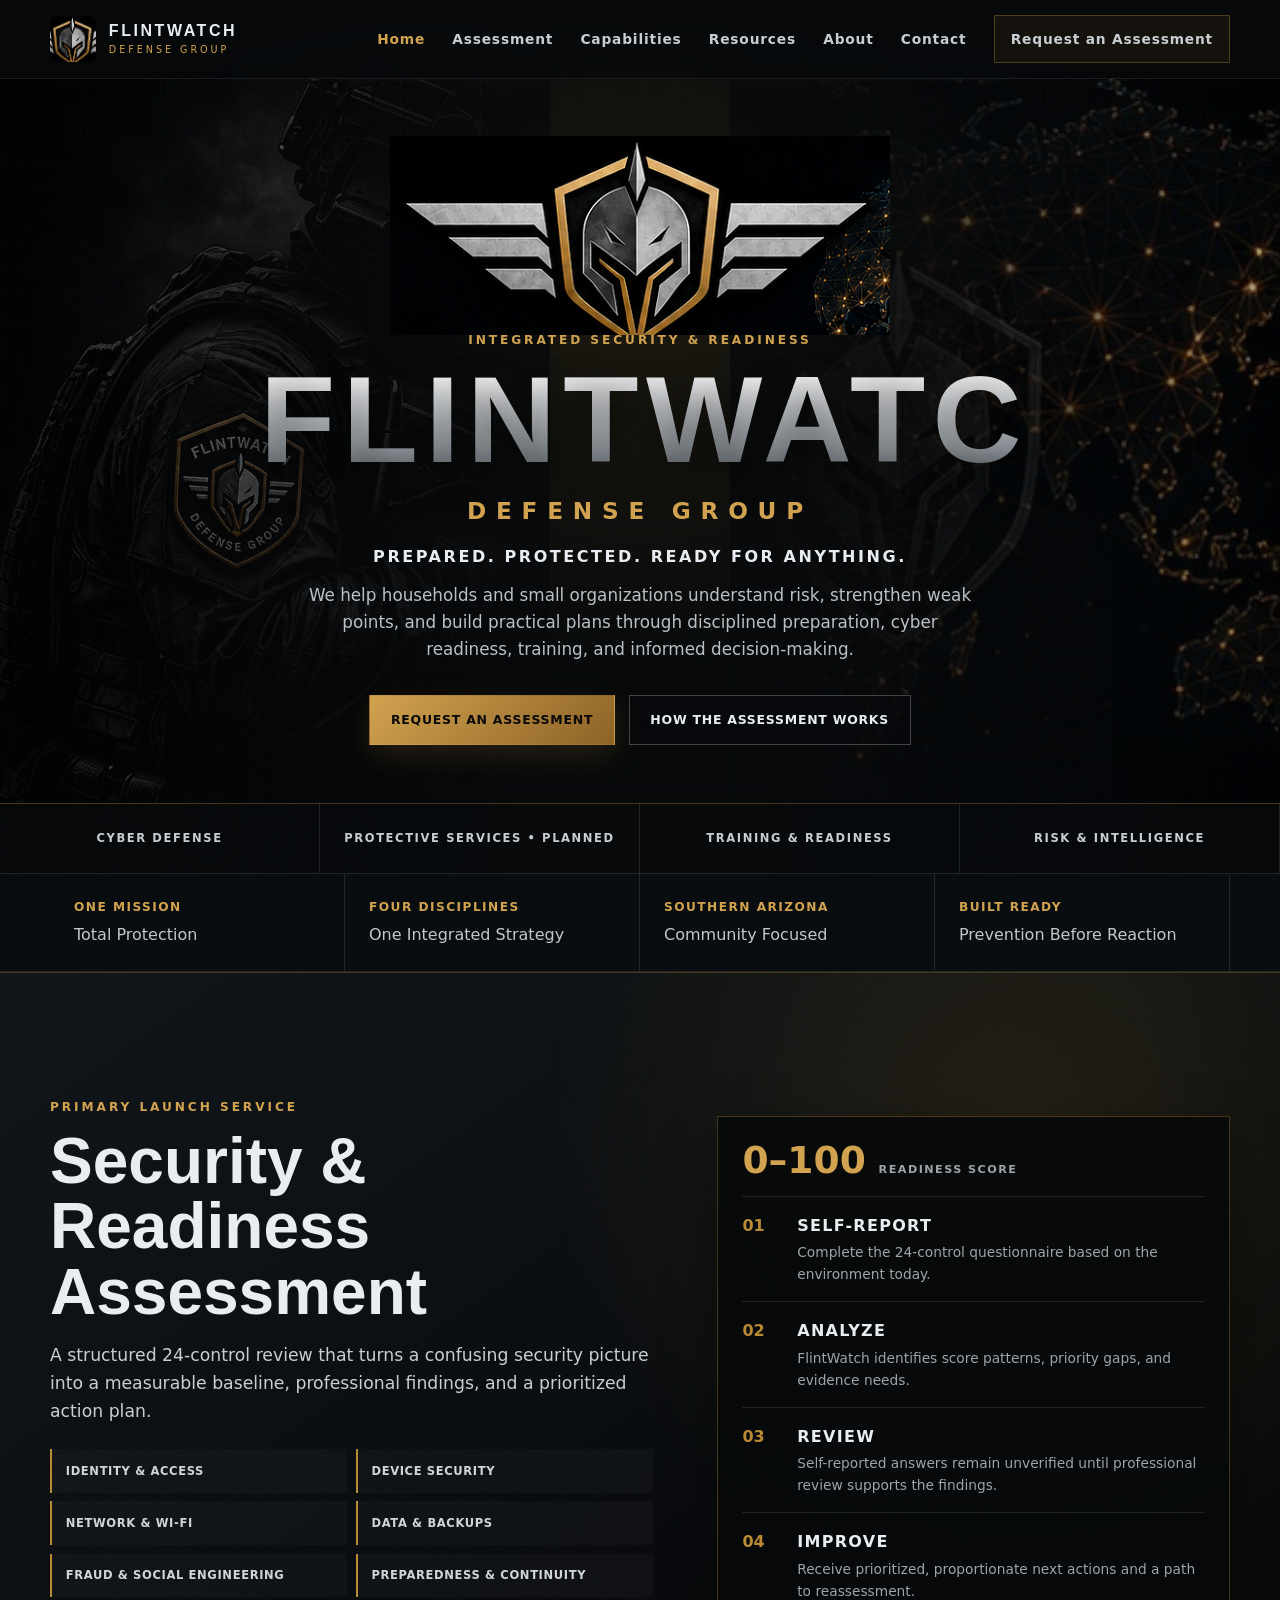
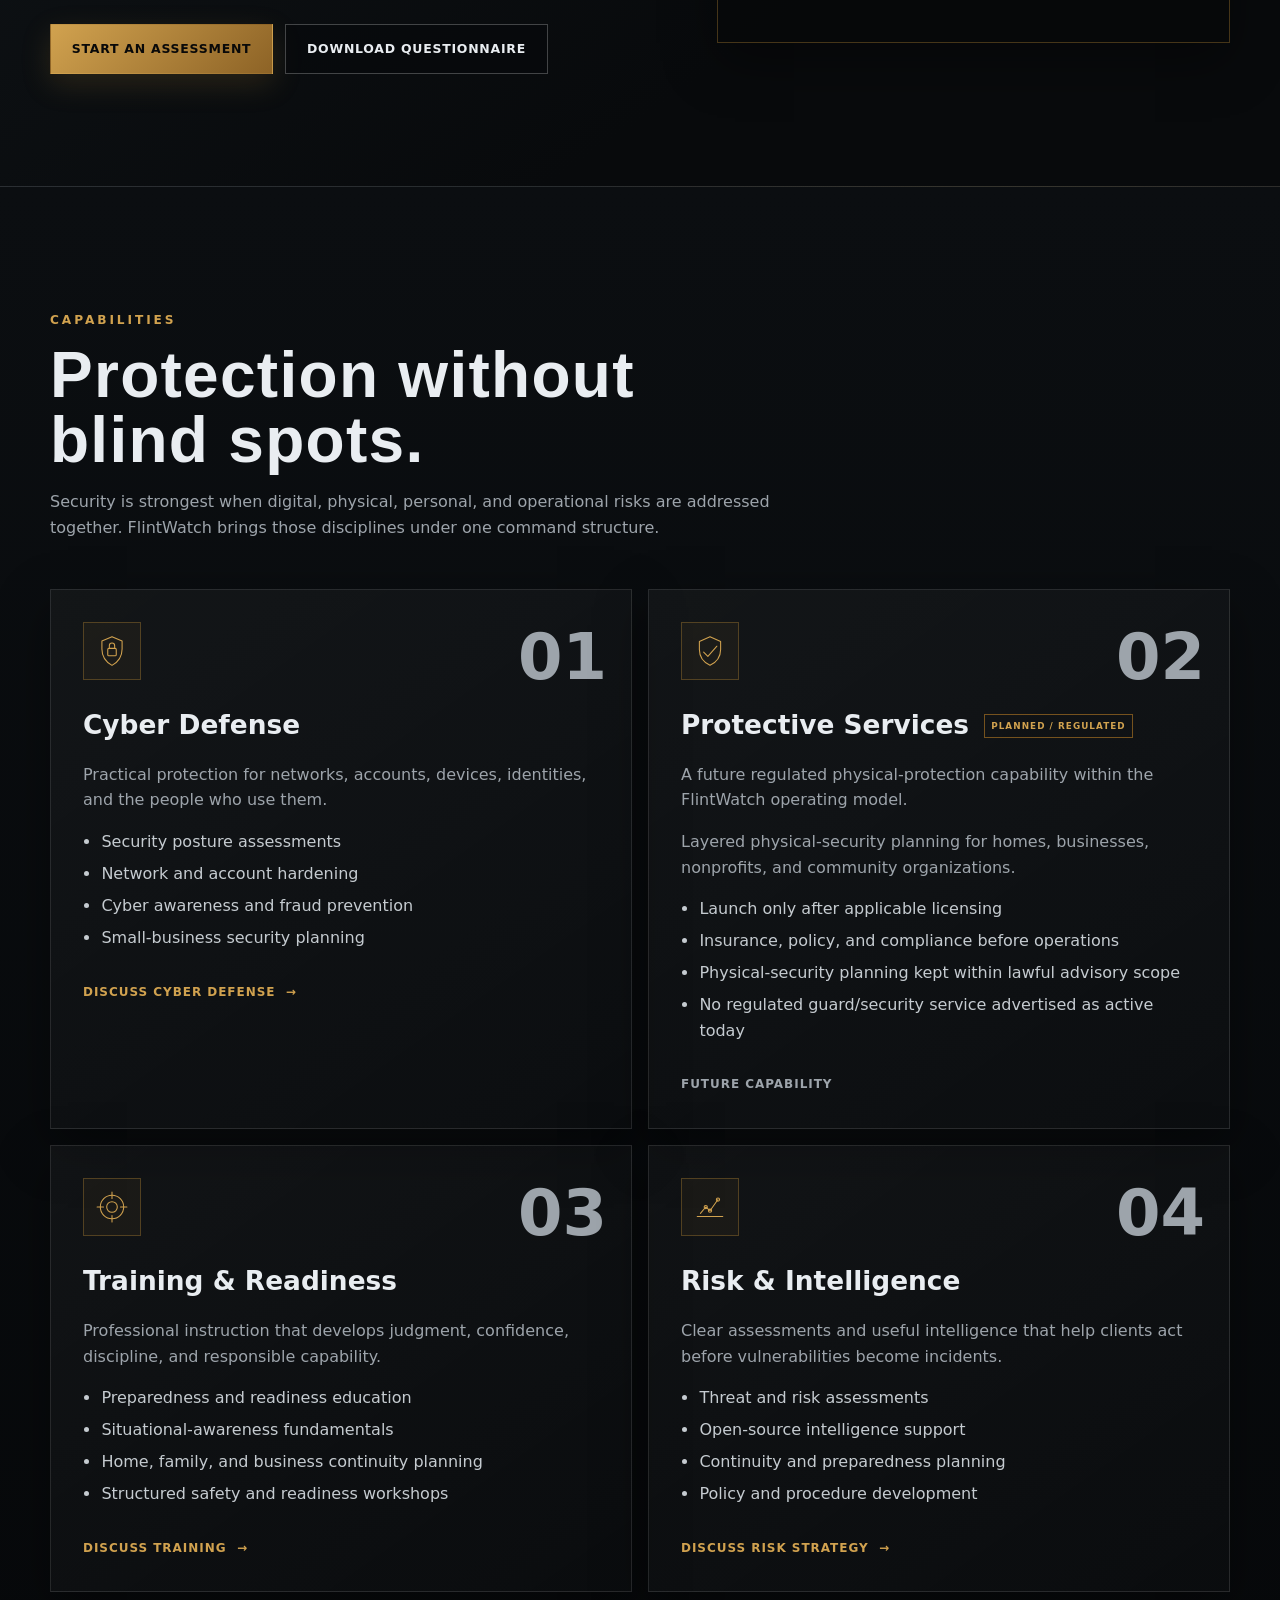
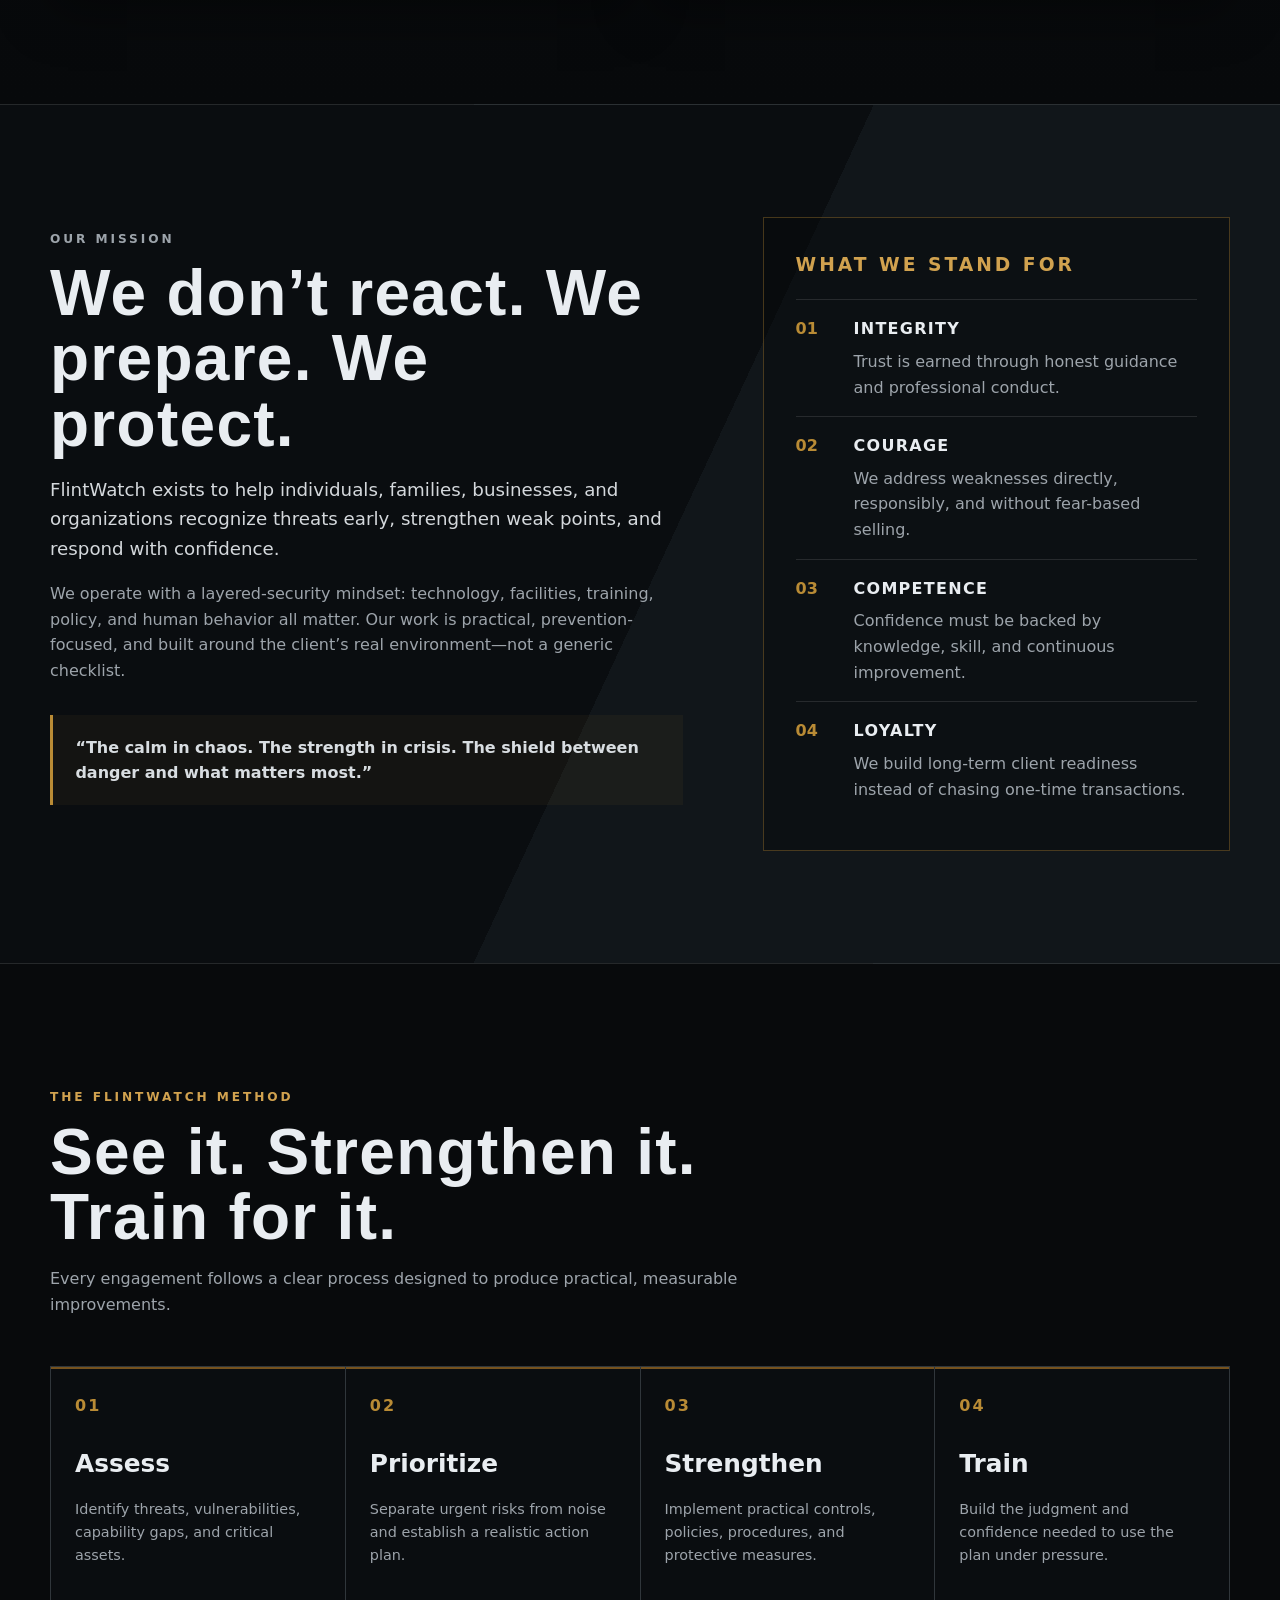
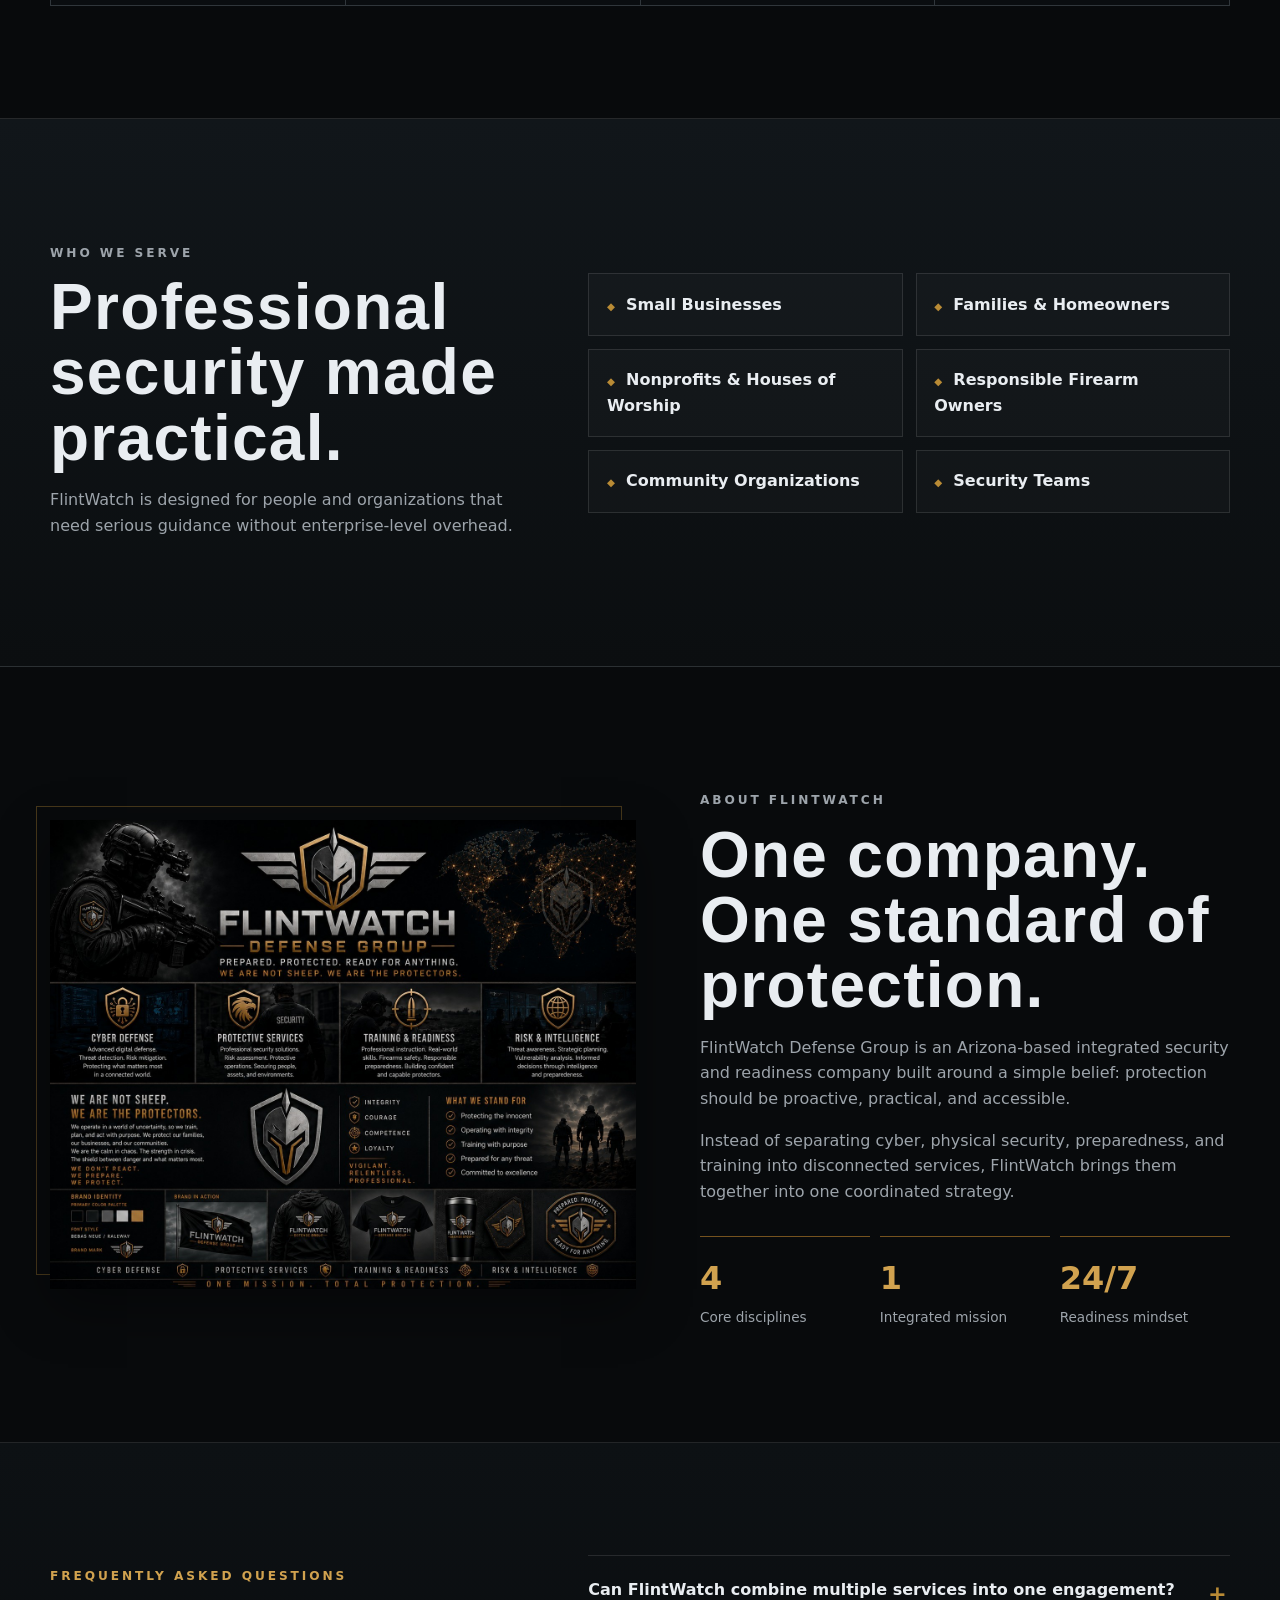
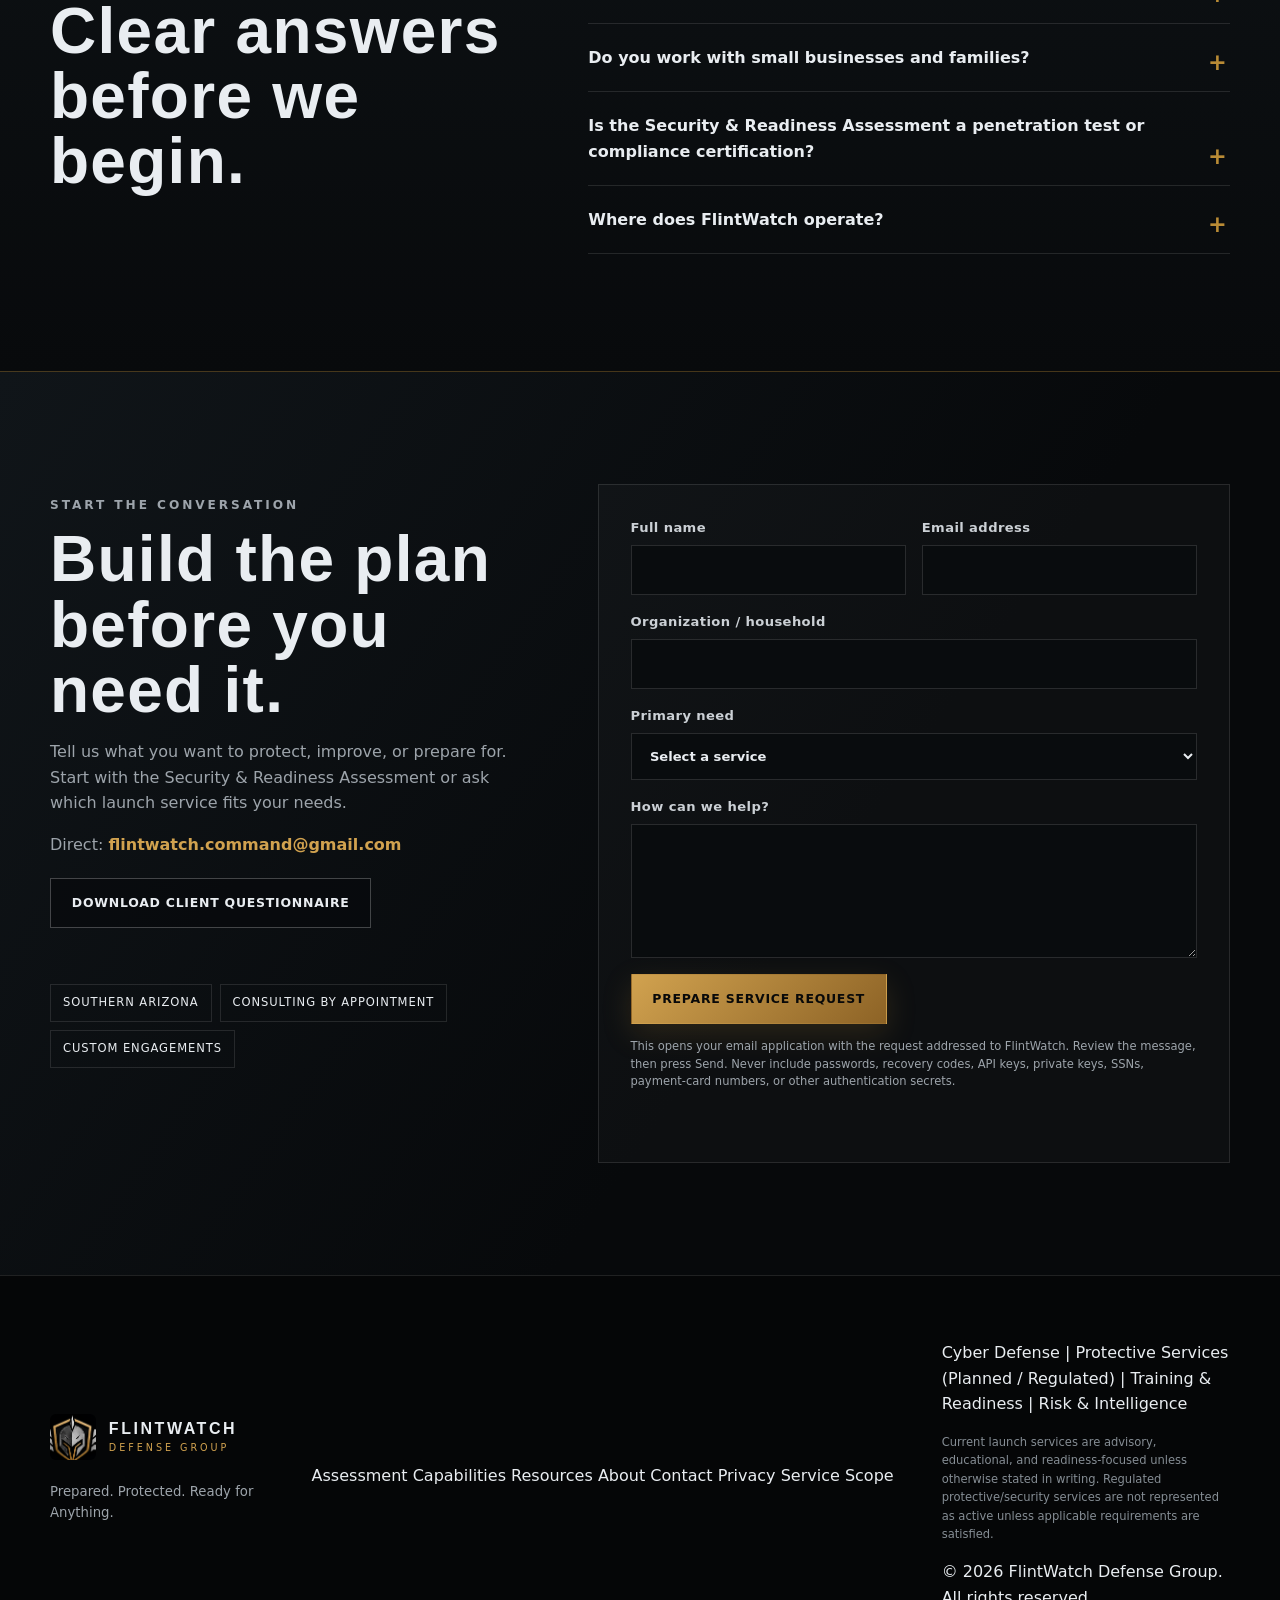
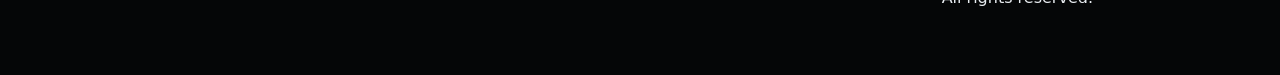
==== commit 9b824ce6: "index.html update" ====
--- a/index.html
+++ b/index.html
@@ -115,8 +115,14 @@
 <div aria-hidden="true" class="service-icon">
 <svg role="img" viewbox="0 0 64 64"><path d="M32 5 52 14v15c0 13-8 24-20 30C20 53 12 42 12 29V14L32 5Z"></path><path d="m20 34 8 8 17-19"></path></svg>
 </div>
-<p class="card-number">A future regulated physical-protection capability within the FlintWatch operating model.</p>
-<h3>Protective Services <span class="planned-label">PLANNED / REGULATED</span></h3>
+<p class="card-number">02</p>
+<h3>
+  Protective Services
+  <span class="planned-label">PLANNED / REGULATED</span>
+</h3>
+<p>
+  A future regulated physical-protection capability within the FlintWatch operating model.
+</p>
 <p>Layered physical-security planning for homes, businesses, nonprofits, and community organizations.</p>
 <ul><li>Launch only after applicable licensing</li><li>Insurance, policy, and compliance before operations</li><li>Physical-security planning kept within lawful advisory scope</li><li>No regulated guard/security service advertised as active today</li></ul>
 <span class="text-link muted-link">Future capability</span>
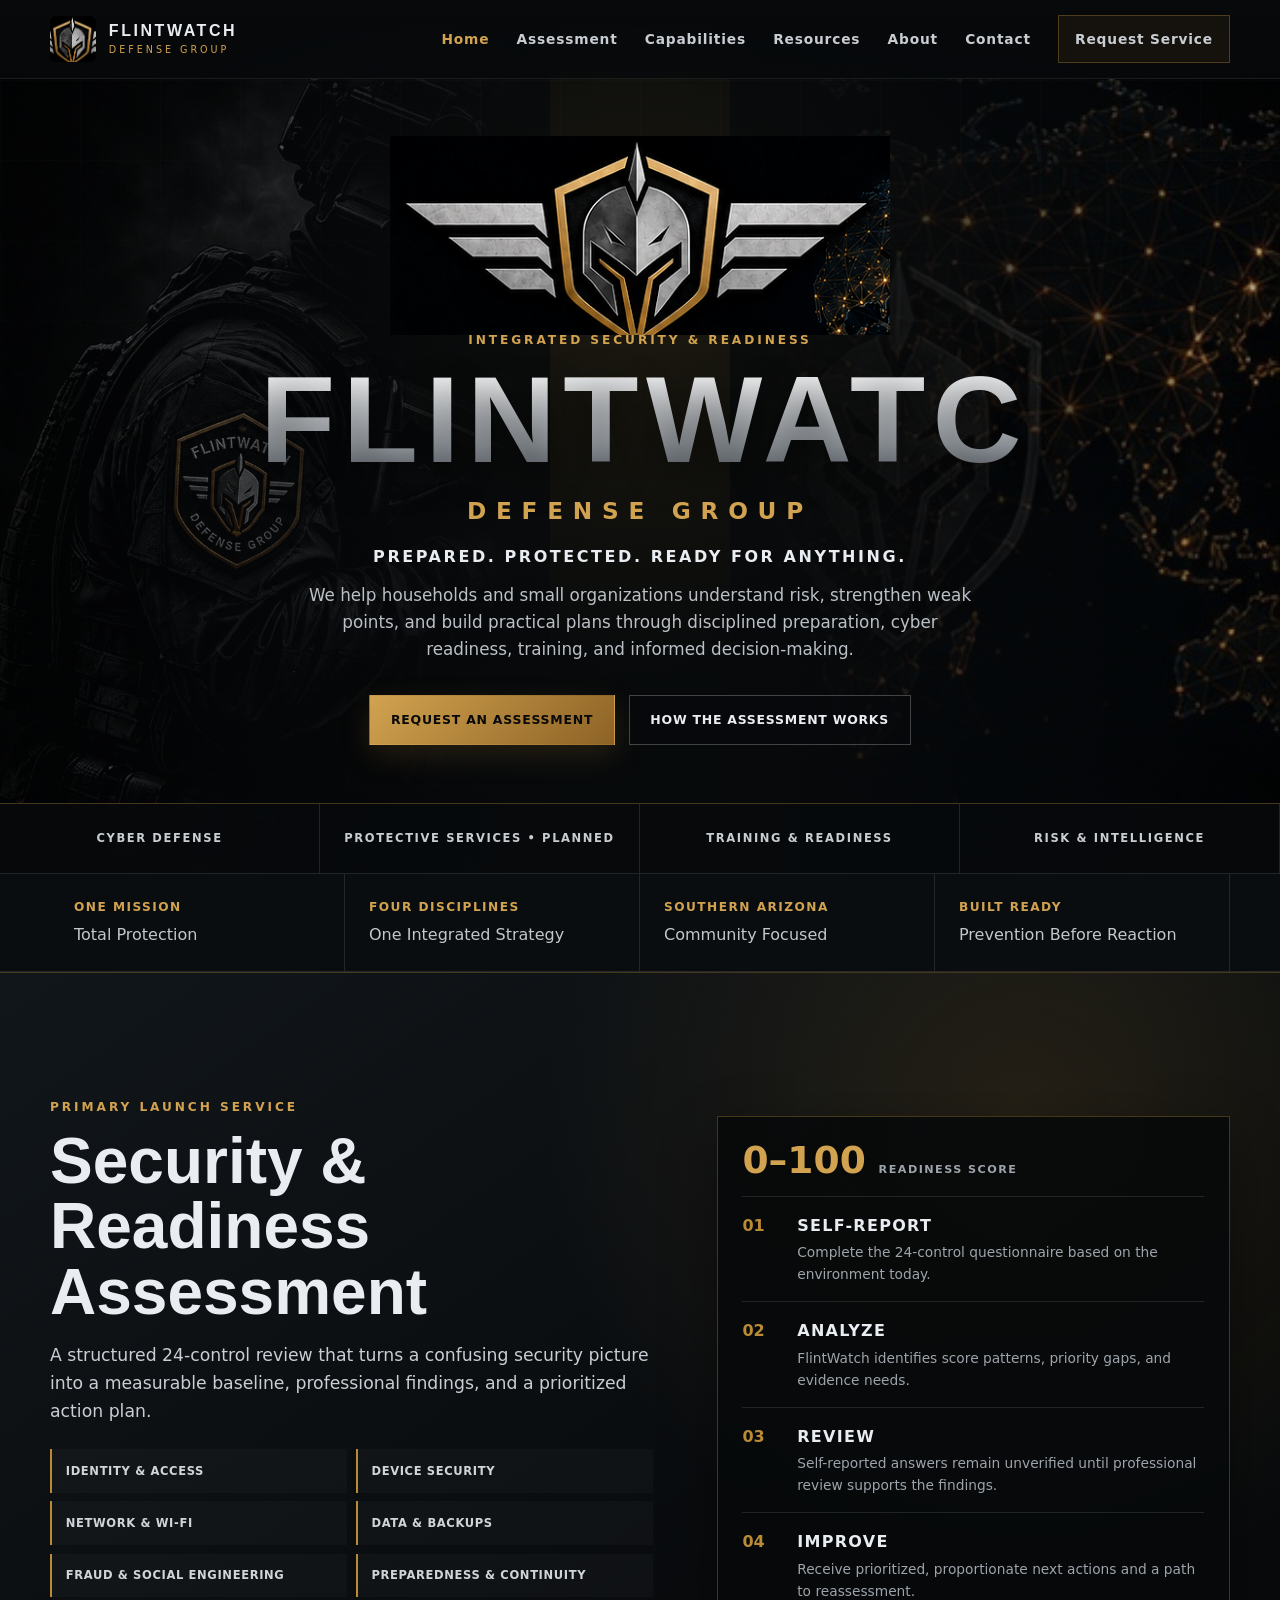
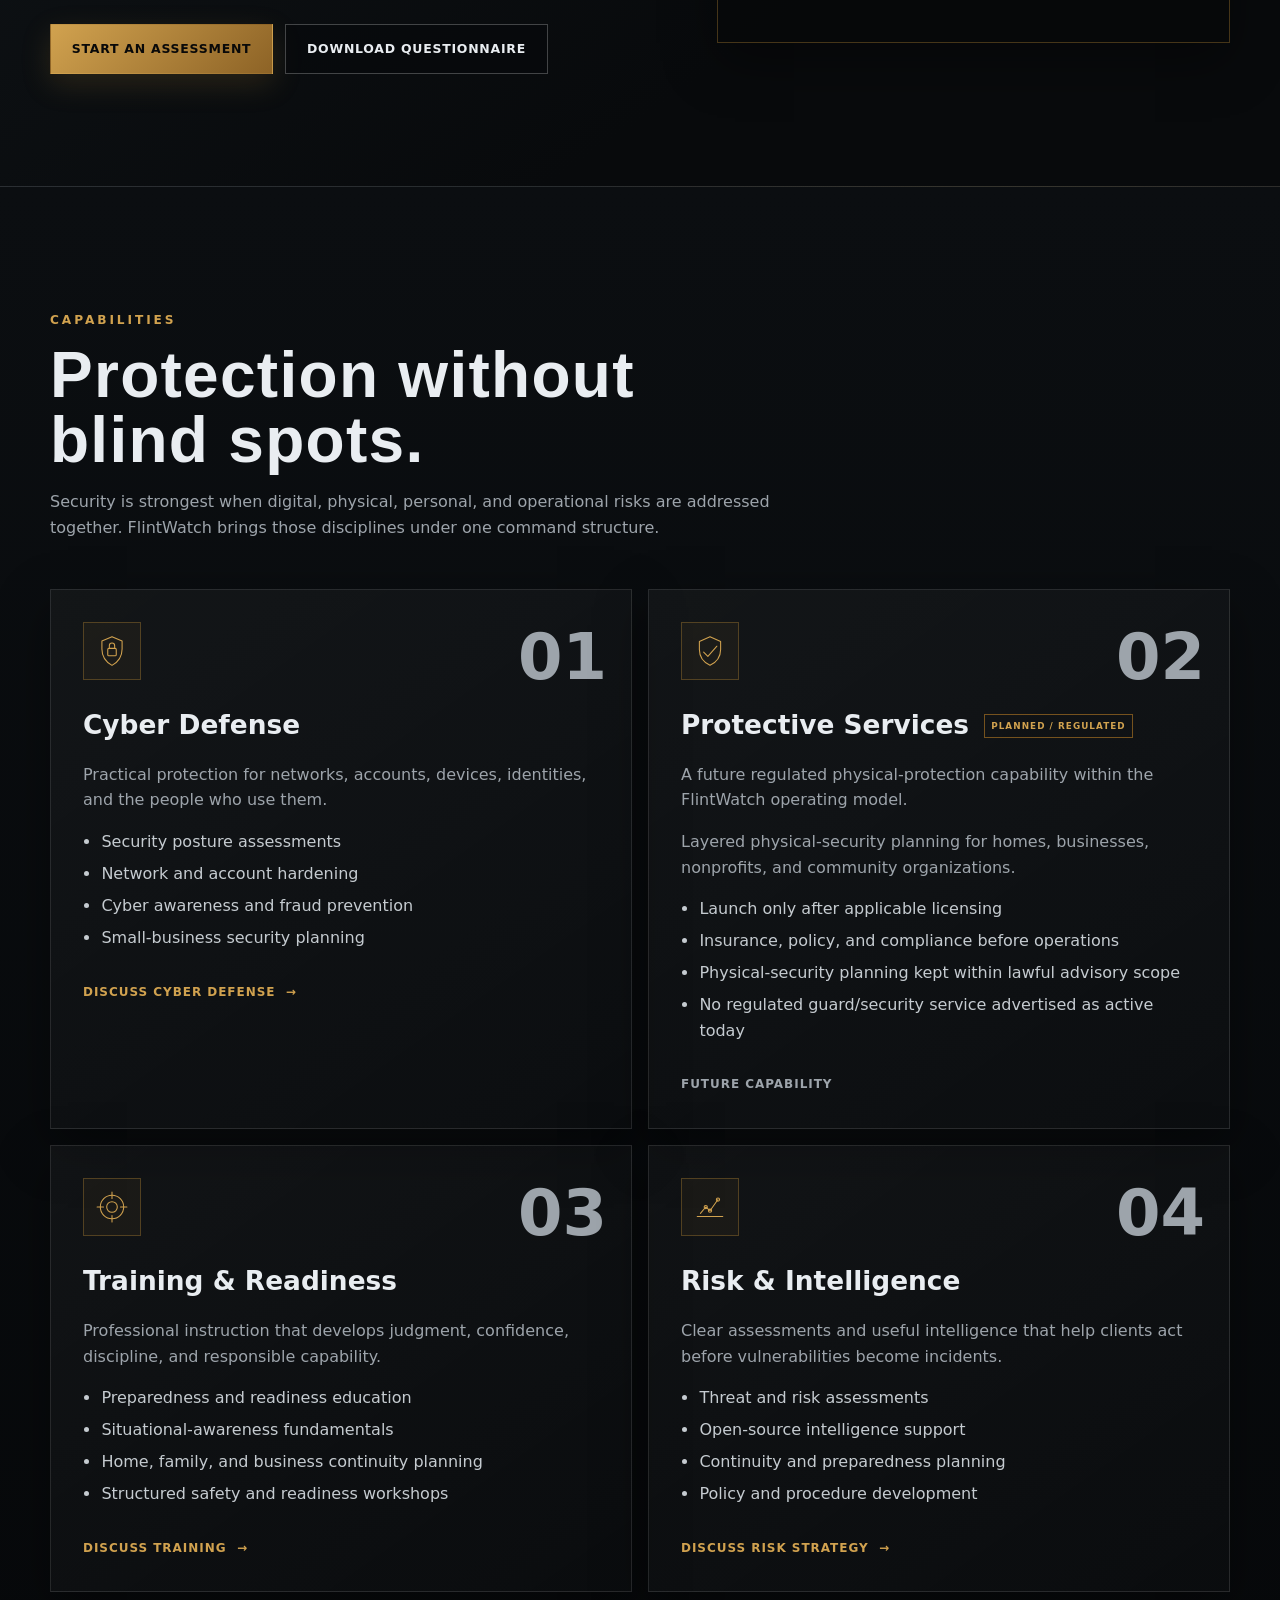
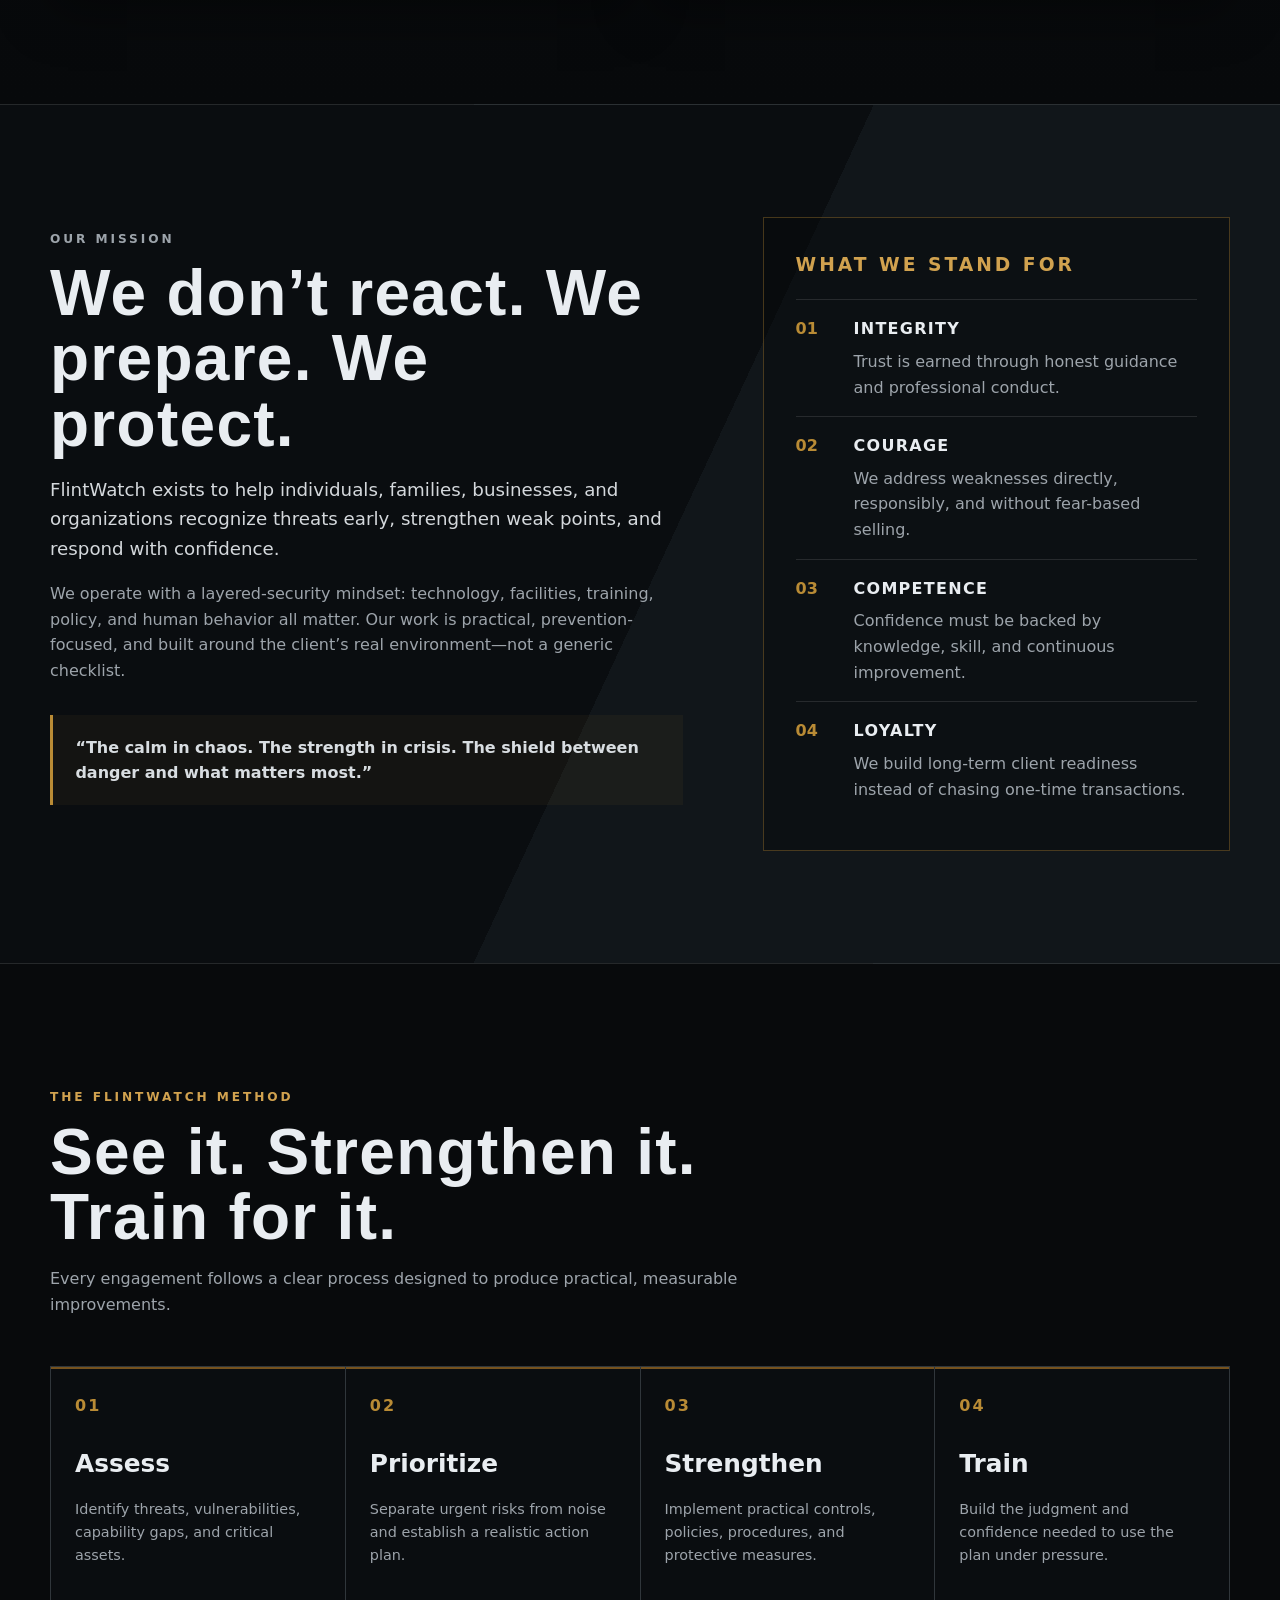
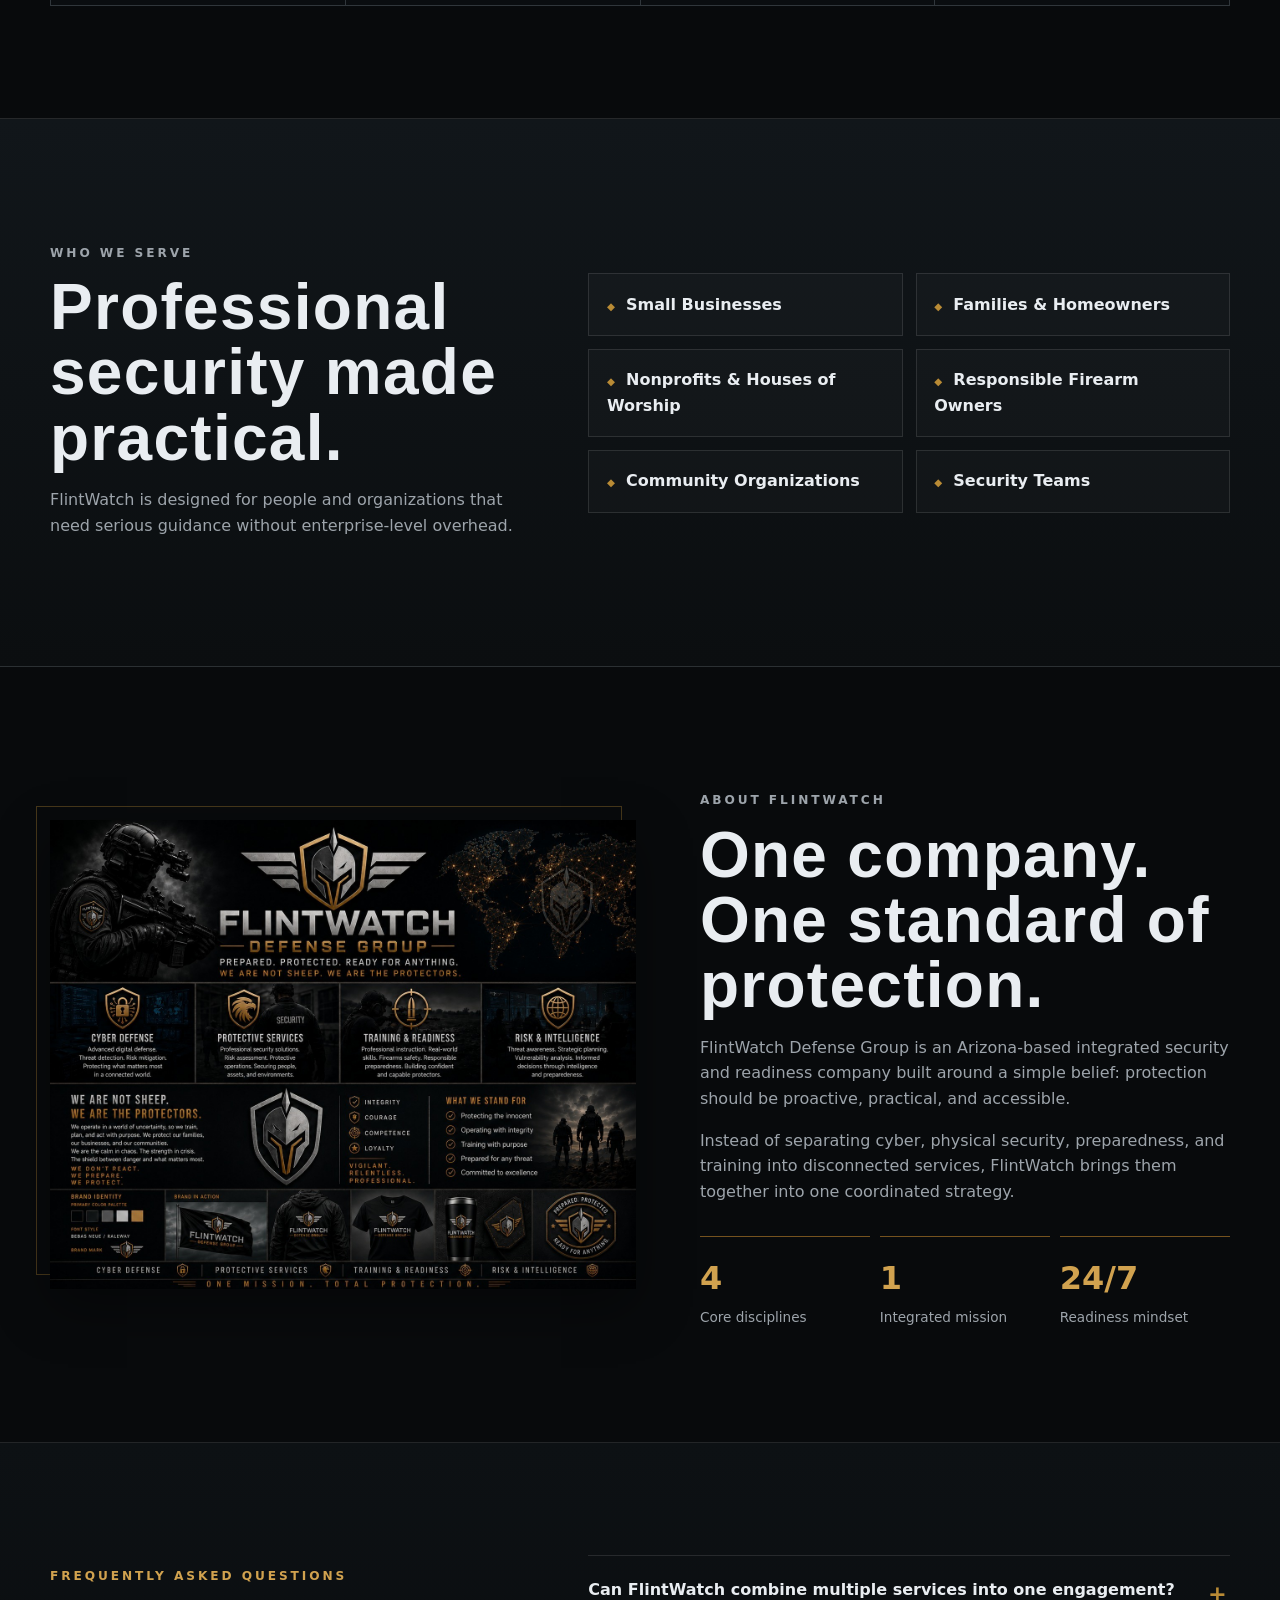
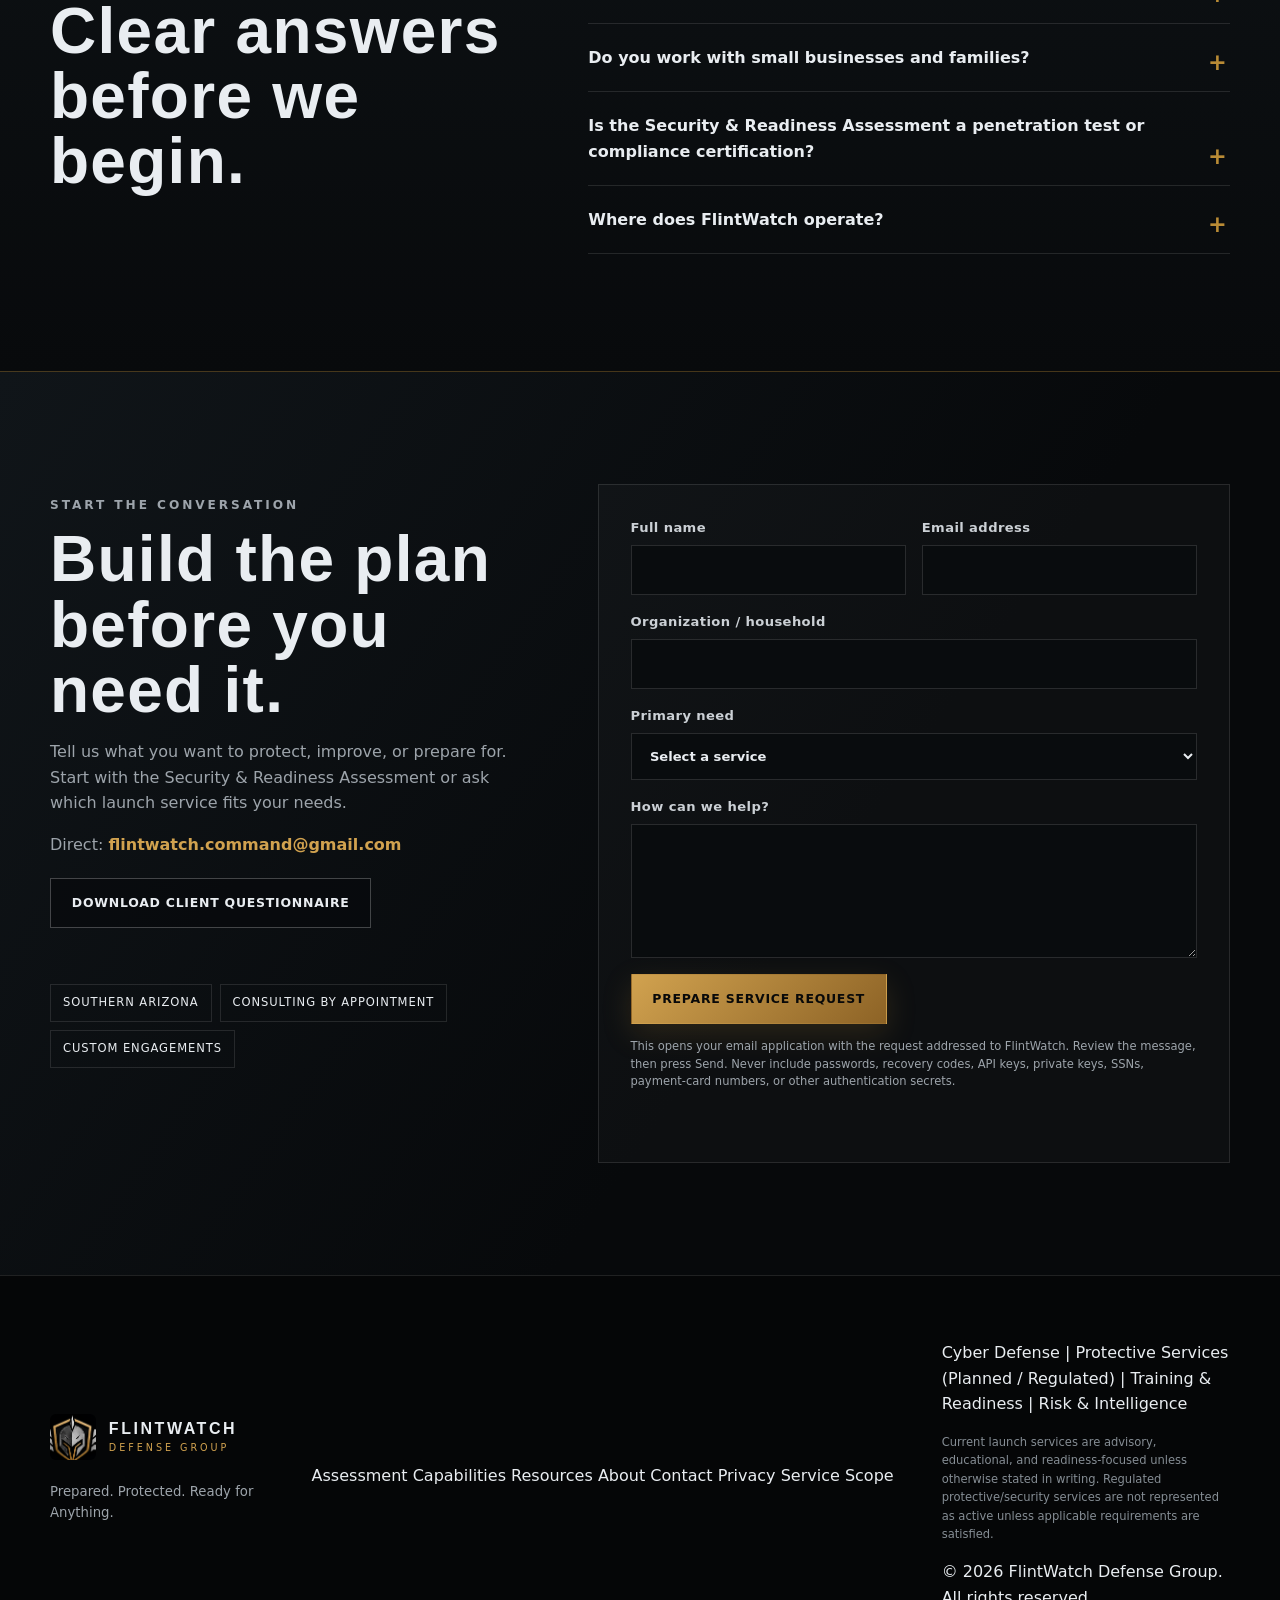
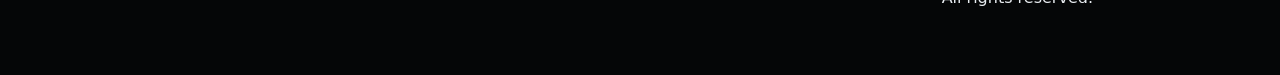
==== commit 2f4b7b05: "Add guided client intake without overwriting current site" ====
--- a/index.html
+++ b/index.html
@@ -25,7 +25,7 @@
 </button>
 <nav aria-label="Primary navigation" class="site-nav" id="site-nav">
 <a class="active" href="index.html">Home</a><a href="assessment.html">Assessment</a><a href="services.html">Capabilities</a><a href="resources.html">Resources</a><a href="about.html">About</a><a href="contact.html">Contact</a>
-<a class="nav-cta" href="contact.html">Request an Assessment</a>
+<a class="nav-cta" href="client-intake.html">Request Service</a>
 </nav>
 </div>
 </header>
@@ -42,7 +42,7 @@
 <p class="hero-subtitle">DEFENSE GROUP</p>
 <p class="hero-tagline">Prepared. Protected. Ready for Anything.</p>
 <p class="hero-lead">We help households and small organizations understand risk, strengthen weak points, and build practical plans through disciplined preparation, cyber readiness, training, and informed decision-making.</p>
-<div class="hero-actions"><a class="button button-primary" href="contact.html">Request an Assessment</a><a class="button button-secondary" href="assessment.html">How the Assessment Works</a></div>
+<div class="hero-actions"><a class="button button-primary" href="client-intake.html">Request an Assessment</a><a class="button button-secondary" href="assessment.html">How the Assessment Works</a></div>
 </div>
 <div aria-label="Core services" class="hero-rail">
 <span>Cyber Defense</span>
@@ -73,7 +73,7 @@
 <span>Preparedness &amp; Continuity</span>
 </div>
 <div class="assessment-actions">
-<a class="button button-primary" href="contact.html">Start an Assessment</a>
+<a class="button button-primary" href="client-intake.html">Start an Assessment</a>
 <a class="button button-secondary" download="" href="downloads/FlintWatch_Security_Readiness_Self_Assessment.pdf">Download Questionnaire</a>
 </div>
 </div>
--- a/styles.css
+++ b/styles.css
@@ -889,3 +889,256 @@
   .legal-hero h1 { font-size: 3.1rem; }
   .brand-page-hero { min-height: 520px; }
 }
+
+
+/* ===== FlintWatch Client Intake ===== */
+.intake-hero { min-height: 560px; }
+.intake-hero-pills {
+  display: flex;
+  flex-wrap: wrap;
+  gap: .55rem;
+  margin-top: 1.5rem;
+}
+.intake-hero-pills span {
+  border: 1px solid var(--line-gold);
+  background: rgba(185,139,53,.07);
+  padding: .55rem .75rem;
+  color: #d6dbe0;
+  text-transform: uppercase;
+  letter-spacing: .08em;
+  font-size: .7rem;
+  font-weight: 800;
+}
+.intake-intro {
+  padding-top: 4rem;
+  padding-bottom: 4rem;
+  background: linear-gradient(180deg,#0b0e11,#090b0d);
+  border-bottom: 1px solid var(--line);
+}
+.intake-intro-grid {
+  display: grid;
+  grid-template-columns: 1.2fr .8fr;
+  gap: 3rem;
+  align-items: start;
+}
+.intake-security-note {
+  border: 1px solid rgba(209,162,79,.42);
+  background: rgba(185,139,53,.065);
+  padding: 1.35rem;
+}
+.intake-security-note strong {
+  display: block;
+  color: var(--gold-bright);
+  letter-spacing: .12em;
+  font-size: .78rem;
+}
+.intake-security-note p { margin-bottom: 0; color: #c7ccd1; }
+.intake-section { padding-top: 4rem; }
+.intake-grid {
+  display: grid;
+  grid-template-columns: .78fr 1.22fr;
+  gap: 2.5rem;
+  align-items: start;
+}
+.intake-sidebar {
+  position: sticky;
+  top: 105px;
+}
+.intake-service-list {
+  border: 1px solid var(--line);
+  background: rgba(255,255,255,.018);
+  margin-bottom: 1.5rem;
+}
+.intake-service-list > div {
+  display: grid;
+  grid-template-columns: 42px 1fr;
+  gap: .85rem;
+  padding: 1rem;
+  border-bottom: 1px solid var(--line);
+}
+.intake-service-list > div:last-child { border-bottom: 0; }
+.intake-service-list b {
+  color: var(--gold);
+  letter-spacing: .08em;
+}
+.intake-service-list strong {
+  display: block;
+  color: #e1e5e8;
+  text-transform: uppercase;
+  font-size: .78rem;
+  letter-spacing: .06em;
+}
+.intake-service-list small {
+  display: block;
+  color: var(--muted);
+  margin-top: .18rem;
+  line-height: 1.45;
+}
+.brand-form {
+  padding: 2rem;
+  background: rgba(255,255,255,.025);
+  border: 1px solid var(--line);
+  box-shadow: var(--shadow);
+}
+.brand-form label {
+  display: grid;
+  gap: .45rem;
+  margin-bottom: 1rem;
+  color: #cbd0d5;
+  font-weight: 700;
+  font-size: .82rem;
+  letter-spacing: .03em;
+}
+.brand-form input,
+.brand-form textarea,
+.brand-form select {
+  width: 100%;
+  background: #090c0e;
+  color: var(--steel-bright);
+  border: 1px solid rgba(255,255,255,.13);
+  padding: .9rem;
+  outline: none;
+}
+.brand-form input:focus,
+.brand-form textarea:focus,
+.brand-form select:focus {
+  border-color: var(--gold);
+  box-shadow: 0 0 0 3px rgba(185,139,53,.12);
+}
+.form-section-heading {
+  display: grid;
+  grid-template-columns: 44px 1fr;
+  gap: .75rem;
+  align-items: center;
+  margin: 1.4rem 0 1rem;
+  padding-top: 1.25rem;
+  border-top: 1px solid var(--line-gold);
+}
+.form-section-heading:first-child { margin-top: 0; padding-top: 0; border-top: 0; }
+.form-section-heading > span {
+  color: var(--gold-bright);
+  font-weight: 900;
+  letter-spacing: .12em;
+}
+.form-section-heading strong {
+  display: block;
+  letter-spacing: .12em;
+  font-size: .82rem;
+}
+.form-section-heading small {
+  display: block;
+  color: var(--muted);
+  margin-top: .15rem;
+}
+.intake-checks {
+  margin: 1rem 0 1.5rem;
+  border: 1px solid var(--line);
+  padding: 1rem;
+  display: grid;
+  grid-template-columns: repeat(2,1fr);
+  gap: .7rem 1rem;
+}
+.intake-checks legend {
+  color: var(--gold-bright);
+  font-weight: 800;
+  padding: 0 .45rem;
+}
+.intake-checks legend span { color: var(--muted); font-weight: 500; font-size: .78rem; }
+.intake-checks label {
+  display: flex;
+  align-items: center;
+  gap: .55rem;
+  margin: 0;
+  font-weight: 600;
+}
+.intake-checks input { width: auto; accent-color: var(--gold-bright); }
+.consent-row {
+  grid-template-columns: 20px 1fr !important;
+  align-items: start;
+  gap: .7rem !important;
+  border: 1px solid var(--line);
+  background: rgba(255,255,255,.02);
+  padding: 1rem;
+  font-weight: 500 !important;
+}
+.consent-row input { width: auto !important; margin-top: .2rem; accent-color: var(--gold-bright); }
+.full { width: 100%; }
+.contact-line {
+  padding: .9rem 0;
+  border-top: 1px solid var(--line);
+}
+.contact-line span {
+  display: block;
+  color: var(--gold-bright);
+  font-size: .68rem;
+  font-weight: 900;
+  letter-spacing: .14em;
+}
+.contact-line a { color: #d4d9de; word-break: break-word; }
+.warning-box {
+  margin-top: 1rem;
+  border: 1px solid rgba(209,162,79,.3);
+  background: rgba(185,139,53,.05);
+  padding: 1rem;
+}
+.warning-box strong { color: var(--gold-bright); font-size: .78rem; letter-spacing: .1em; }
+.warning-box p { margin-bottom: 0; color: var(--muted); }
+.incident-warning { margin-top: 1.4rem; }
+.form-status { margin-top: 1rem; color: var(--gold-bright); }
+
+@media (max-width: 980px) {
+  .intake-intro-grid, .intake-grid { grid-template-columns: 1fr; }
+  .intake-sidebar { position: static; }
+}
+@media (max-width: 700px) {
+  .intake-checks { grid-template-columns: 1fr; }
+  .brand-form { padding: 1.25rem; }
+}
+
+/* ===== FlintWatch Client Intake ===== */
+.client-intake-page .intake-hero{ min-height: 430px; display: grid; align-items: end; }
+.client-intake-page .intake-alert-band{ border-block: 1px solid var(--line-gold); background: #0a0d0f; }
+.client-intake-page .intake-alert-grid{ display: grid; grid-template-columns: repeat(3, 1fr); }
+.client-intake-page .intake-alert-grid > div{ padding: 1rem 1.25rem; border-right: 1px solid var(--line); }
+.client-intake-page .intake-alert-grid strong, .client-intake-page .intake-alert-grid span{ display: block; }
+.client-intake-page .intake-alert-grid strong{ color: var(--gold-bright); text-transform: uppercase; letter-spacing: .08em; font-size: .75rem; }
+.client-intake-page .intake-alert-grid span{ margin-top: .25rem; color: #c5cbd0; font-size: .84rem; }
+.client-intake-page .intake-layout{ display: grid; grid-template-columns: .72fr 1.28fr; gap: 3rem; align-items: start; }
+.client-intake-page .intake-sidebar{ position: sticky; top: 100px; }
+.client-intake-page .intake-sidebar h2{ margin: .35rem 0 1rem; font-family: "Arial Narrow", "Roboto Condensed", Impact, sans-serif; font-size: clamp(2rem, 4vw, 3rem); line-height: 1; }
+.client-intake-page .intake-steps{ list-style: none; margin: 1.5rem 0 2rem; padding: 0; }
+.client-intake-page .intake-steps li{ display: grid; grid-template-columns: 48px 1fr; gap: .8rem; padding: 1rem 0; border-top: 1px solid var(--line); }
+.client-intake-page .intake-steps li:last-child{ border-bottom: 1px solid var(--line); }
+.client-intake-page .intake-steps span{ color: var(--gold); font-weight: 900; letter-spacing: .08em; }
+.client-intake-page .intake-steps strong{ text-transform: uppercase; letter-spacing: .05em; }
+.client-intake-page .intake-steps p{ margin: .25rem 0 0; color: var(--muted); font-size: .9rem; }
+.client-intake-page .intake-form{ padding: 0; background: transparent; border: 0; }
+.client-intake-page .intake-block{ padding: 2rem; margin-bottom: 1rem; background: rgba(255,255,255,.025); border: 1px solid var(--line); box-shadow: var(--shadow); }
+.client-intake-page .intake-block h2{ margin: .2rem 0 1.4rem; font-size: 1.55rem; }
+.client-intake-page .intake-kicker{ margin: 0 0 .3rem; color: var(--gold); font-weight: 900; letter-spacing: .18em; font-size: .7rem; }
+.client-intake-page .service-choice-grid{ display: grid; grid-template-columns: repeat(2, 1fr); gap: .8rem; }
+.client-intake-page .service-choice{ position: relative; display: block !important; margin: 0 !important; cursor: pointer; }
+.client-intake-page .service-choice input{ position: absolute; opacity: 0; pointer-events: none; }
+.client-intake-page .service-choice span{ display: block; min-height: 128px; padding: 1.15rem; border: 1px solid var(--line); background: #090c0e; transition: .2s ease; }
+.client-intake-page .service-choice strong, .client-intake-page .service-choice small{ display: block; }
+.client-intake-page .service-choice strong{ color: #e3e7ea; text-transform: uppercase; letter-spacing: .05em; font-size: .9rem; }
+.client-intake-page .service-choice small{ margin-top: .55rem; color: var(--muted); line-height: 1.45; }
+.client-intake-page .service-choice:hover span{ border-color: rgba(185,139,53,.65); transform: translateY(-1px); }
+.client-intake-page .service-choice input:checked + span{ border-color: var(--gold-bright); background: linear-gradient(145deg, rgba(185,139,53,.12), #090c0e); box-shadow: inset 0 0 0 1px rgba(212,160,23,.16), 0 12px 30px rgba(0,0,0,.24); }
+.client-intake-page .service-choice input:focus-visible + span{ outline: 2px solid var(--gold-bright); outline-offset: 2px; }
+.client-intake-page .intake-actions, .client-intake-page .intake-review-actions{ display: flex; flex-wrap: wrap; gap: .8rem; align-items: center; margin-top: 1.25rem; }
+.client-intake-page .text-action{ border: 0; background: transparent; color: #aeb5bb; cursor: pointer; text-decoration: underline; text-underline-offset: 3px; }
+.client-intake-page .intake-review-section{ background: linear-gradient(180deg, #101519, #07090b); border-top: 1px solid var(--line-gold); }
+.client-intake-page .intake-review-card{ border: 1px solid var(--line-gold); background: rgba(7,9,11,.74); padding: 1.5rem; box-shadow: var(--shadow); }
+.client-intake-page .intake-review-card pre{ white-space: pre-wrap; word-break: break-word; margin: 0; padding: 1.25rem; background: #050708; border: 1px solid var(--line); color: #d9dee2; font: 500 .9rem/1.6 ui-monospace, SFMono-Regular, Menlo, Consolas, monospace; }
+
+@media (max-width: 900px) {
+  .client-intake-page .intake-alert-grid{ grid-template-columns: 1fr; }
+  .client-intake-page .intake-alert-grid > div{ border-right: 0; border-bottom: 1px solid var(--line); }
+  .client-intake-page .intake-layout{ grid-template-columns: 1fr; }
+  .client-intake-page .intake-sidebar{ position: static; }
+}
+@media (max-width: 650px) {
+  .client-intake-page .service-choice-grid{ grid-template-columns: 1fr; }
+  .client-intake-page .intake-block{ padding: 1.2rem; }
+}
